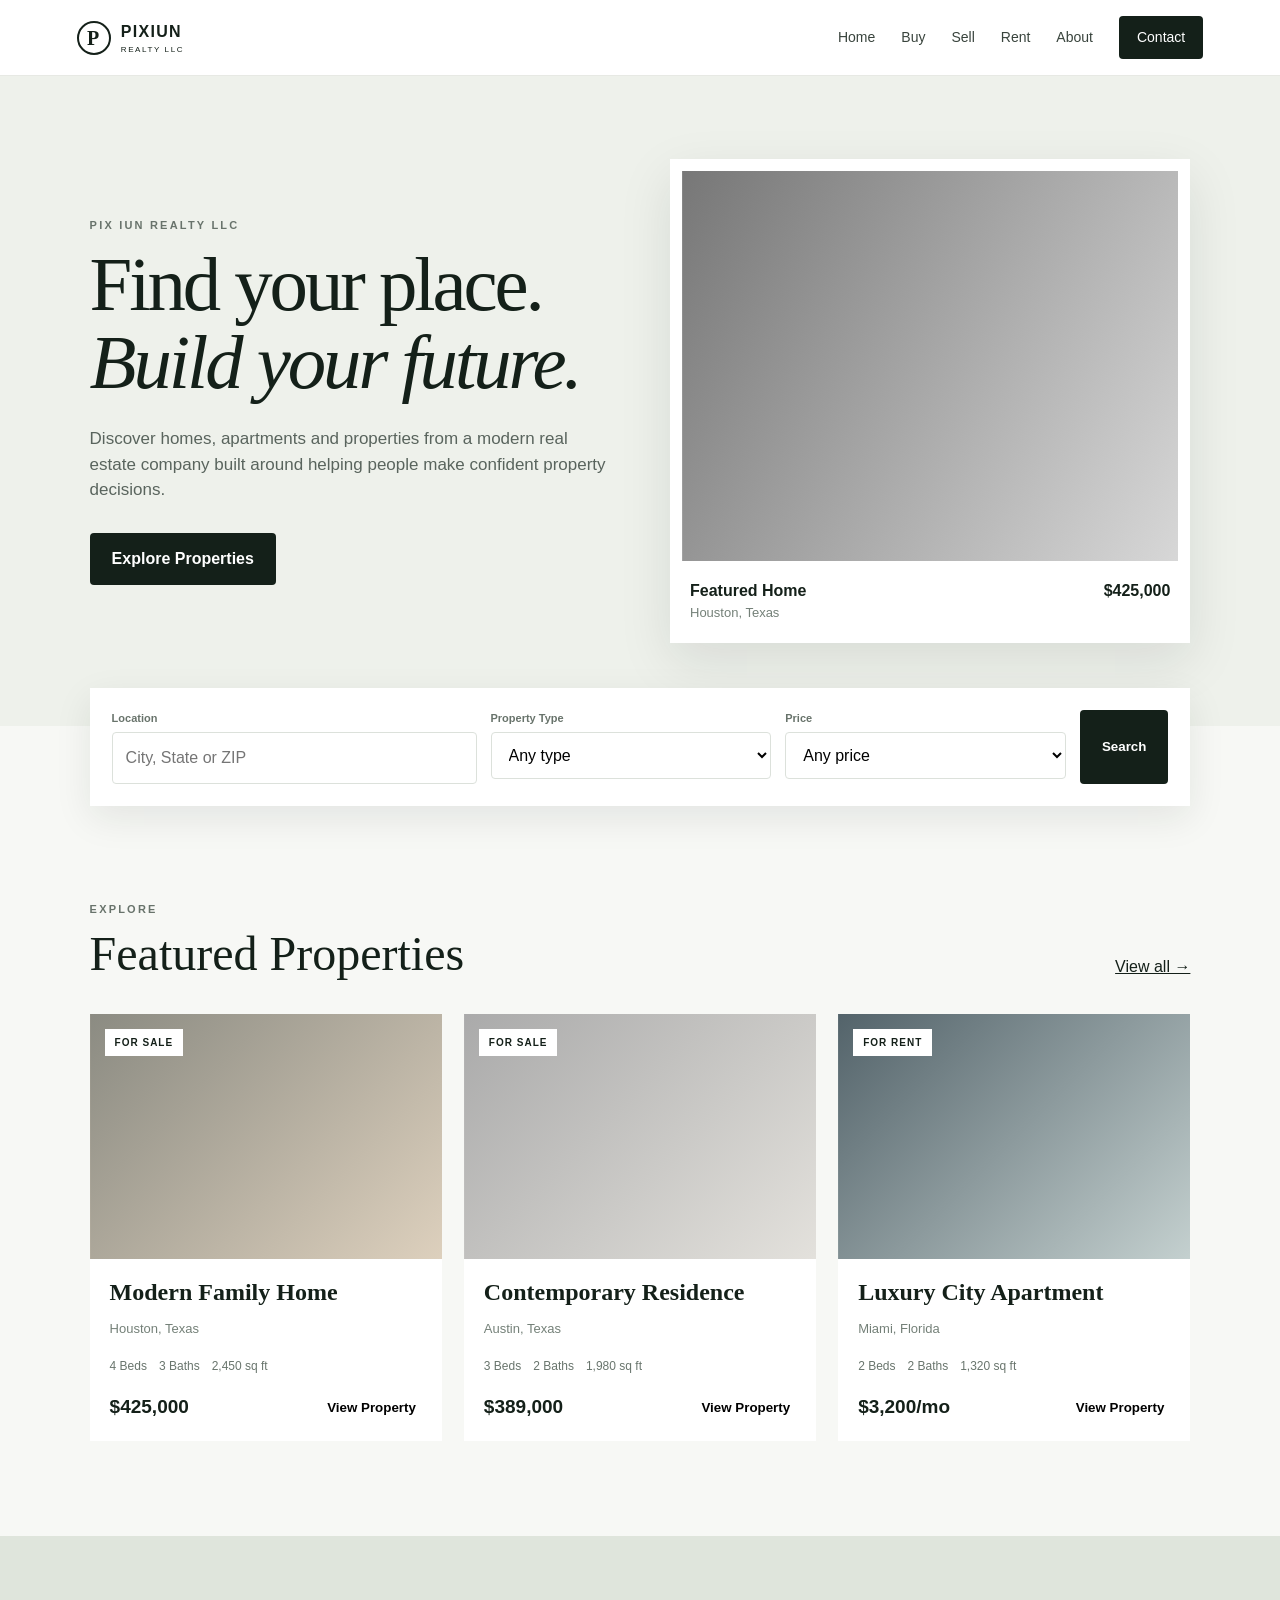
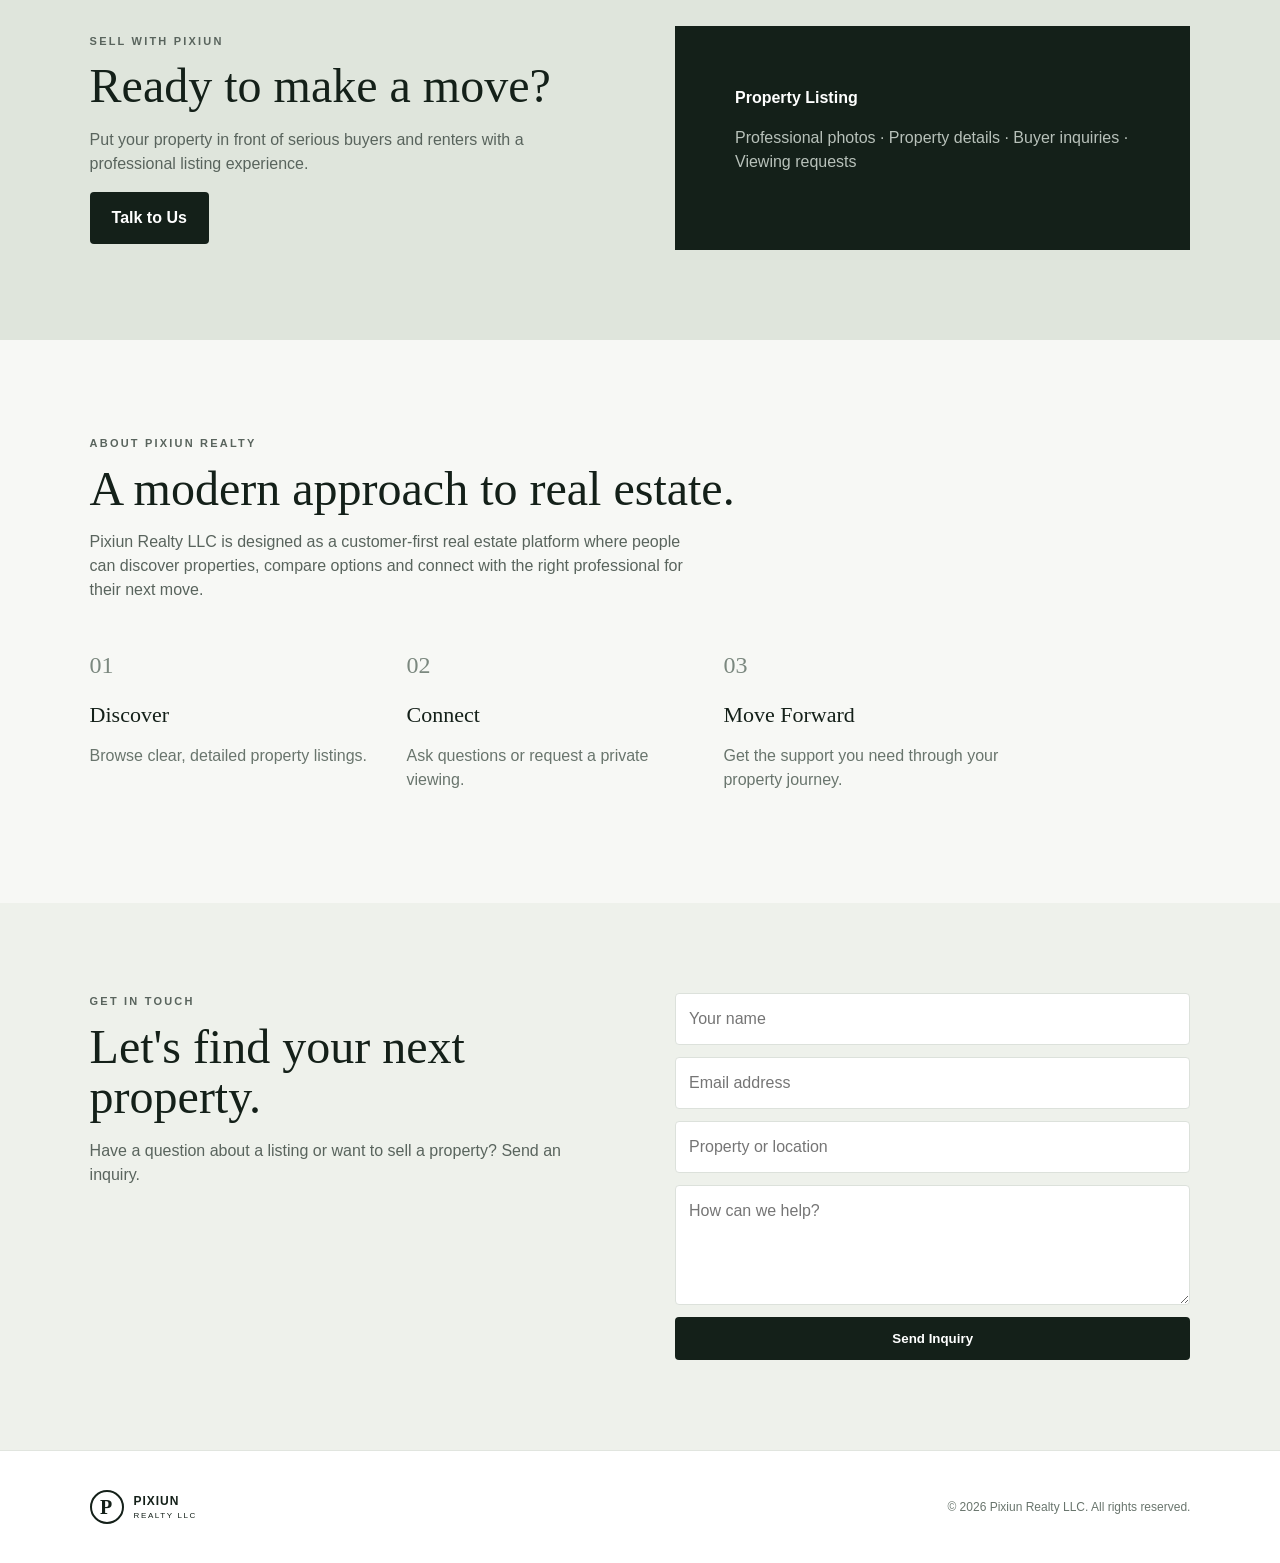
==== index.html @ d729bdcb "Add files via upload" ====
<!DOCTYPE html>
<html lang="en">
<head>
  <meta charset="UTF-8">
  <meta name="viewport" content="width=device-width, initial-scale=1.0">
  <title>Pixiun Realty LLC | Find Your Place. Build Your Future.</title>
  <meta name="description" content="Pixiun Realty LLC — explore homes for sale and rent, discover properties, and connect with a real estate professional.">
  <link rel="stylesheet" href="style.css">
</head>
<body>
  <header class="nav">
    <a class="brand" href="#home"><span class="brand-mark">P</span><span>PIXIUN <small>REALTY LLC</small></span></a>
    <button class="menu" aria-label="Open menu">☰</button>
    <nav>
      <a href="#home">Home</a>
      <a href="#properties">Buy</a>
      <a href="#sell">Sell</a>
      <a href="#rent">Rent</a>
      <a href="#about">About</a>
      <a href="#contact" class="nav-cta">Contact</a>
    </nav>
  </header>

  <main id="home">
    <section class="hero">
      <div class="hero-copy">
        <p class="eyebrow">PIX IUN REALTY LLC</p>
        <h1>Find your place.<br><span>Build your future.</span></h1>
        <p class="hero-text">Discover homes, apartments and properties from a modern real estate company built around helping people make confident property decisions.</p>
        <a class="button" href="#properties">Explore Properties</a>
      </div>
      <div class="hero-card">
        <div class="hero-image"></div>
        <div class="hero-card-info">
          <div><strong>Featured Home</strong><span>Houston, Texas</span></div>
          <b>$425,000</b>
        </div>
      </div>
    </section>

    <section class="search-box">
      <div><label>Location</label><input placeholder="City, State or ZIP"></div>
      <div><label>Property Type</label><select><option>Any type</option><option>House</option><option>Condo</option><option>Townhouse</option><option>Apartment</option></select></div>
      <div><label>Price</label><select><option>Any price</option><option>Under $300k</option><option>$300k–$500k</option><option>$500k–$1M</option><option>$1M+</option></select></div>
      <button class="button" onclick="searchProperties()">Search</button>
    </section>

    <section class="section" id="properties">
      <div class="section-head"><div><p class="eyebrow">EXPLORE</p><h2>Featured Properties</h2></div><a href="#properties">View all →</a></div>
      <div class="property-grid">
        <article class="property-card">
          <div class="property-img img-one"><span>FOR SALE</span></div>
          <div class="property-info"><h3>Modern Family Home</h3><p>Houston, Texas</p><div class="specs"><span>4 Beds</span><span>3 Baths</span><span>2,450 sq ft</span></div><div class="price-row"><strong>$425,000</strong><button onclick="openDetails('Modern Family Home','Houston, Texas','$425,000')">View Property</button></div></div>
        </article>
        <article class="property-card">
          <div class="property-img img-two"><span>FOR SALE</span></div>
          <div class="property-info"><h3>Contemporary Residence</h3><p>Austin, Texas</p><div class="specs"><span>3 Beds</span><span>2 Baths</span><span>1,980 sq ft</span></div><div class="price-row"><strong>$389,000</strong><button onclick="openDetails('Contemporary Residence','Austin, Texas','$389,000')">View Property</button></div></div>
        </article>
        <article class="property-card">
          <div class="property-img img-three"><span>FOR RENT</span></div>
          <div class="property-info"><h3>Luxury City Apartment</h3><p>Miami, Florida</p><div class="specs"><span>2 Beds</span><span>2 Baths</span><span>1,320 sq ft</span></div><div class="price-row"><strong>$3,200/mo</strong><button onclick="openDetails('Luxury City Apartment','Miami, Florida','$3,200/mo')">View Property</button></div></div>
        </article>
      </div>
    </section>

    <section class="split" id="sell">
      <div><p class="eyebrow">SELL WITH PIXIUN</p><h2>Ready to make a move?</h2><p>Put your property in front of serious buyers and renters with a professional listing experience.</p><a class="button" href="#contact">Talk to Us</a></div>
      <div class="dark-panel"><strong>Property Listing</strong><p>Professional photos · Property details · Buyer inquiries · Viewing requests</p></div>
    </section>

    <section class="section about" id="about">
      <p class="eyebrow">ABOUT PIXIUN REALTY</p>
      <h2>A modern approach to real estate.</h2>
      <p>Pixiun Realty LLC is designed as a customer-first real estate platform where people can discover properties, compare options and connect with the right professional for their next move.</p>
      <div class="three-cols"><div><b>01</b><h3>Discover</h3><p>Browse clear, detailed property listings.</p></div><div><b>02</b><h3>Connect</h3><p>Ask questions or request a private viewing.</p></div><div><b>03</b><h3>Move Forward</h3><p>Get the support you need through your property journey.</p></div></div>
    </section>

    <section class="contact" id="contact">
      <div><p class="eyebrow">GET IN TOUCH</p><h2>Let's find your next property.</h2><p>Have a question about a listing or want to sell a property? Send an inquiry.</p></div>
      <form onsubmit="submitForm(event)"><input required placeholder="Your name"><input required type="email" placeholder="Email address"><input placeholder="Property or location"><textarea required placeholder="How can we help?"></textarea><button class="button" type="submit">Send Inquiry</button></form>
    </section>
  </main>

  <footer><div class="brand"><span class="brand-mark">P</span><span>PIXIUN <small>REALTY LLC</small></span></div><p>© 2026 Pixiun Realty LLC. All rights reserved.</p></footer>

  <div class="modal" id="modal"><div class="modal-box"><button class="close" onclick="closeDetails()">×</button><p class="eyebrow">PROPERTY</p><h2 id="modalTitle"></h2><p id="modalLocation"></p><h3 id="modalPrice"></h3><p>This is a demonstration listing. The production version will connect each property to its own full page, photo gallery, map, inquiry form and viewing-request system.</p><button class="button" onclick="closeDetails();document.querySelector('#contact').scrollIntoView({behavior:'smooth'})">Request a Viewing</button></div></div>
  <script src="script.js"></script>
</body>
</html>
---- style.css ----
*{box-sizing:border-box}html{scroll-behavior:smooth}body{margin:0;font-family:Inter,Arial,sans-serif;color:#142019;background:#f7f8f5;line-height:1.5}.nav{height:76px;background:#fff;display:flex;align-items:center;justify-content:space-between;padding:0 6%;border-bottom:1px solid #e7e9e4;position:sticky;top:0;z-index:10}.brand{display:flex;align-items:center;gap:10px;color:#142019;text-decoration:none;font-weight:800;letter-spacing:.08em}.brand small{display:block;font-size:8px;letter-spacing:.2em;font-weight:500}.brand-mark{width:34px;height:34px;border:2px solid #142019;border-radius:50%;display:grid;place-items:center;font-family:Georgia;font-size:20px}.nav nav{display:flex;align-items:center;gap:26px}.nav nav a{color:#39443d;text-decoration:none;font-size:14px}.nav-cta{background:#142019;color:#fff!important;padding:11px 18px;border-radius:4px}.menu{display:none;background:none;border:0;font-size:24px}.hero{min-height:650px;padding:70px 7%;display:grid;grid-template-columns:1fr 1fr;gap:60px;align-items:center;background:#eef1eb}.eyebrow{font-size:11px;font-weight:800;letter-spacing:.2em;color:#68736b;margin:0 0 12px}.hero h1{font:500 clamp(48px,6vw,78px)/1.02 Georgia,serif;margin:0 0 24px;letter-spacing:-.04em}.hero h1 span{font-style:italic}.hero-text{max-width:520px;color:#59645d;font-size:17px;margin-bottom:30px}.button{display:inline-block;background:#142019;color:#fff;border:0;padding:14px 22px;border-radius:4px;text-decoration:none;cursor:pointer;font-weight:700}.hero-card{background:#fff;padding:12px;box-shadow:0 18px 50px #1420191a}.hero-image,.property-img{background-size:cover;background-position:center}.hero-image{height:390px;background-image:linear-gradient(120deg,#777,#d7d7d7);}.hero-card-info{display:flex;justify-content:space-between;padding:18px 8px 8px}.hero-card-info span,.property-info p{display:block;color:#748078;font-size:13px}.search-box{background:#fff;margin:-38px auto 0;position:relative;width:86%;padding:22px;display:grid;grid-template-columns:1.3fr 1fr 1fr auto;gap:14px;box-shadow:0 12px 35px #14201916}.search-box label{display:block;font-size:11px;font-weight:700;color:#68736b;margin-bottom:5px}.search-box input,.search-box select,.contact input,.contact textarea{width:100%;padding:13px;border:1px solid #dce1db;border-radius:4px;background:#fff;font:inherit}.section{padding:95px 7%}.section-head{display:flex;justify-content:space-between;align-items:end;margin-bottom:35px}.section h2,.split h2,.about h2,.contact h2{font:500 48px/1.05 Georgia,serif;margin:0}.section-head a{color:#142019}.property-grid{display:grid;grid-template-columns:repeat(3,1fr);gap:22px}.property-card{background:#fff}.property-img{height:245px;position:relative}.property-img span{position:absolute;top:15px;left:15px;background:#fff;padding:6px 10px;font-size:10px;font-weight:800;letter-spacing:.1em}.img-one{background-image:linear-gradient(135deg,#8b8b82,#ddd0bd)}.img-two{background-image:linear-gradient(135deg,#aaa,#e3e1dc)}.img-three{background-image:linear-gradient(135deg,#53636a,#c4d0cf)}.property-info{padding:20px}.property-info h3{margin:0;font:600 24px Georgia,serif}.specs{display:flex;gap:12px;color:#69756d;font-size:12px;margin:18px 0}.price-row{display:flex;align-items:center;justify-content:space-between}.price-row strong{font-size:19px}.price-row button{border:0;background:none;font-weight:800;cursor:pointer}.split{padding:90px 7%;background:#dfe5dc;display:grid;grid-template-columns:1fr 1fr;gap:70px;align-items:center}.split p,.about>p,.contact p{color:#59645d;max-width:600px}.dark-panel{background:#142019;color:#fff;padding:60px;min-height:220px}.dark-panel p{color:#b8c1ba}.about{max-width:1100px}.three-cols{display:grid;grid-template-columns:repeat(3,1fr);gap:30px;margin-top:50px}.three-cols b{font:24px Georgia;color:#7b887f}.three-cols h3{font:22px Georgia;margin-bottom:5px}.three-cols p{color:#69756d}.contact{padding:90px 7%;background:#eef1eb;display:grid;grid-template-columns:1fr 1fr;gap:70px}.contact form{display:grid;gap:12px}.contact textarea{min-height:120px;resize:vertical}footer{background:#fff;padding:35px 7%;display:flex;justify-content:space-between;align-items:center;border-top:1px solid #e1e5df;font-size:12px;color:#69756d}.modal{display:none;position:fixed;inset:0;background:#0008;z-index:20;place-items:center;padding:20px}.modal.show{display:grid}.modal-box{background:#fff;max-width:560px;padding:40px;position:relative}.close{position:absolute;right:18px;top:12px;background:none;border:0;font-size:28px;cursor:pointer}.modal-box h2{font:500 38px Georgia;margin:0}.modal-box h3{font-size:22px}.modal-box p{color:#657169}.modal-box .button{margin-top:10px}@media(max-width:800px){.nav nav{display:none}.menu{display:block}.hero,.split,.contact{grid-template-columns:1fr}.hero{padding:55px 6%;gap:35px}.hero-image{height:300px}.search-box{grid-template-columns:1fr;margin-top:0;width:88%}.property-grid{grid-template-columns:1fr}.section{padding:65px 6%}.section h2,.split h2,.about h2,.contact h2{font-size:38px}.three-cols{grid-template-columns:1fr;gap:10px}.contact{padding:65px 6%}footer{display:block}.hero-card{order:2}}
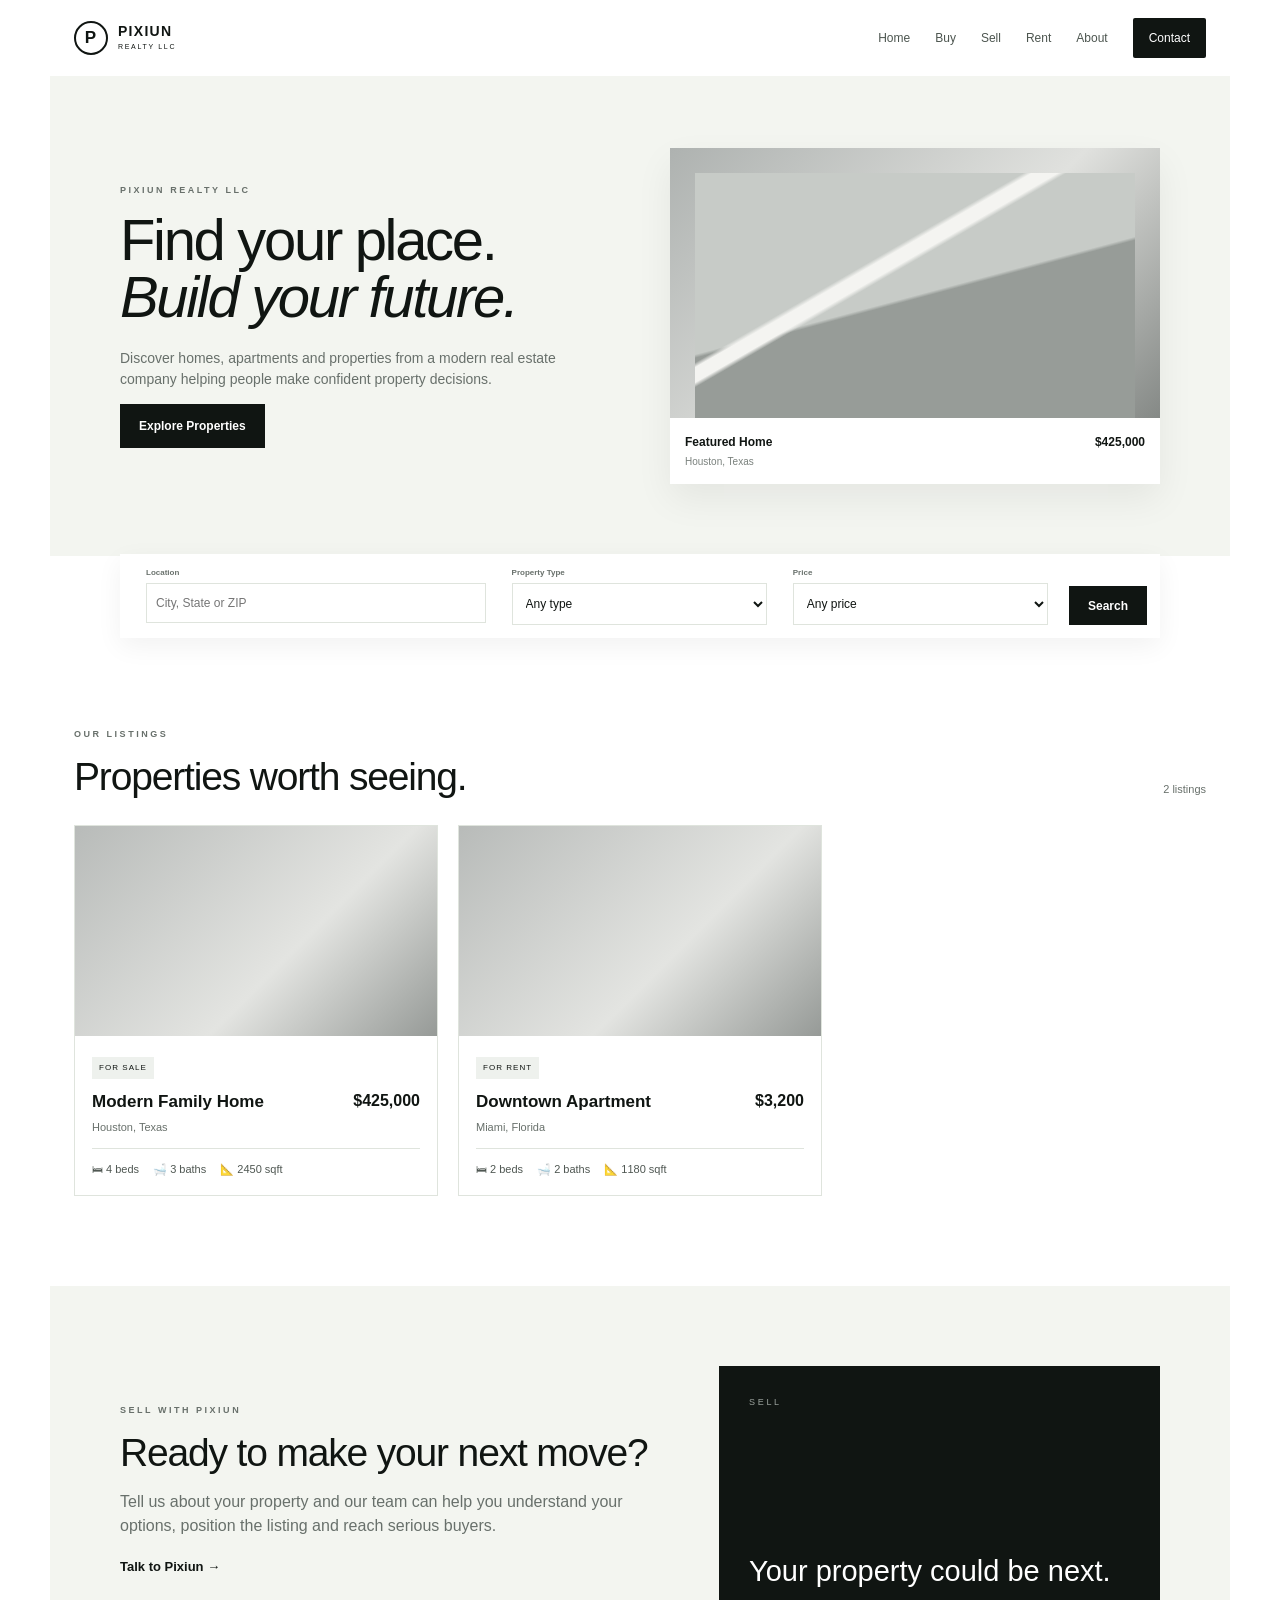
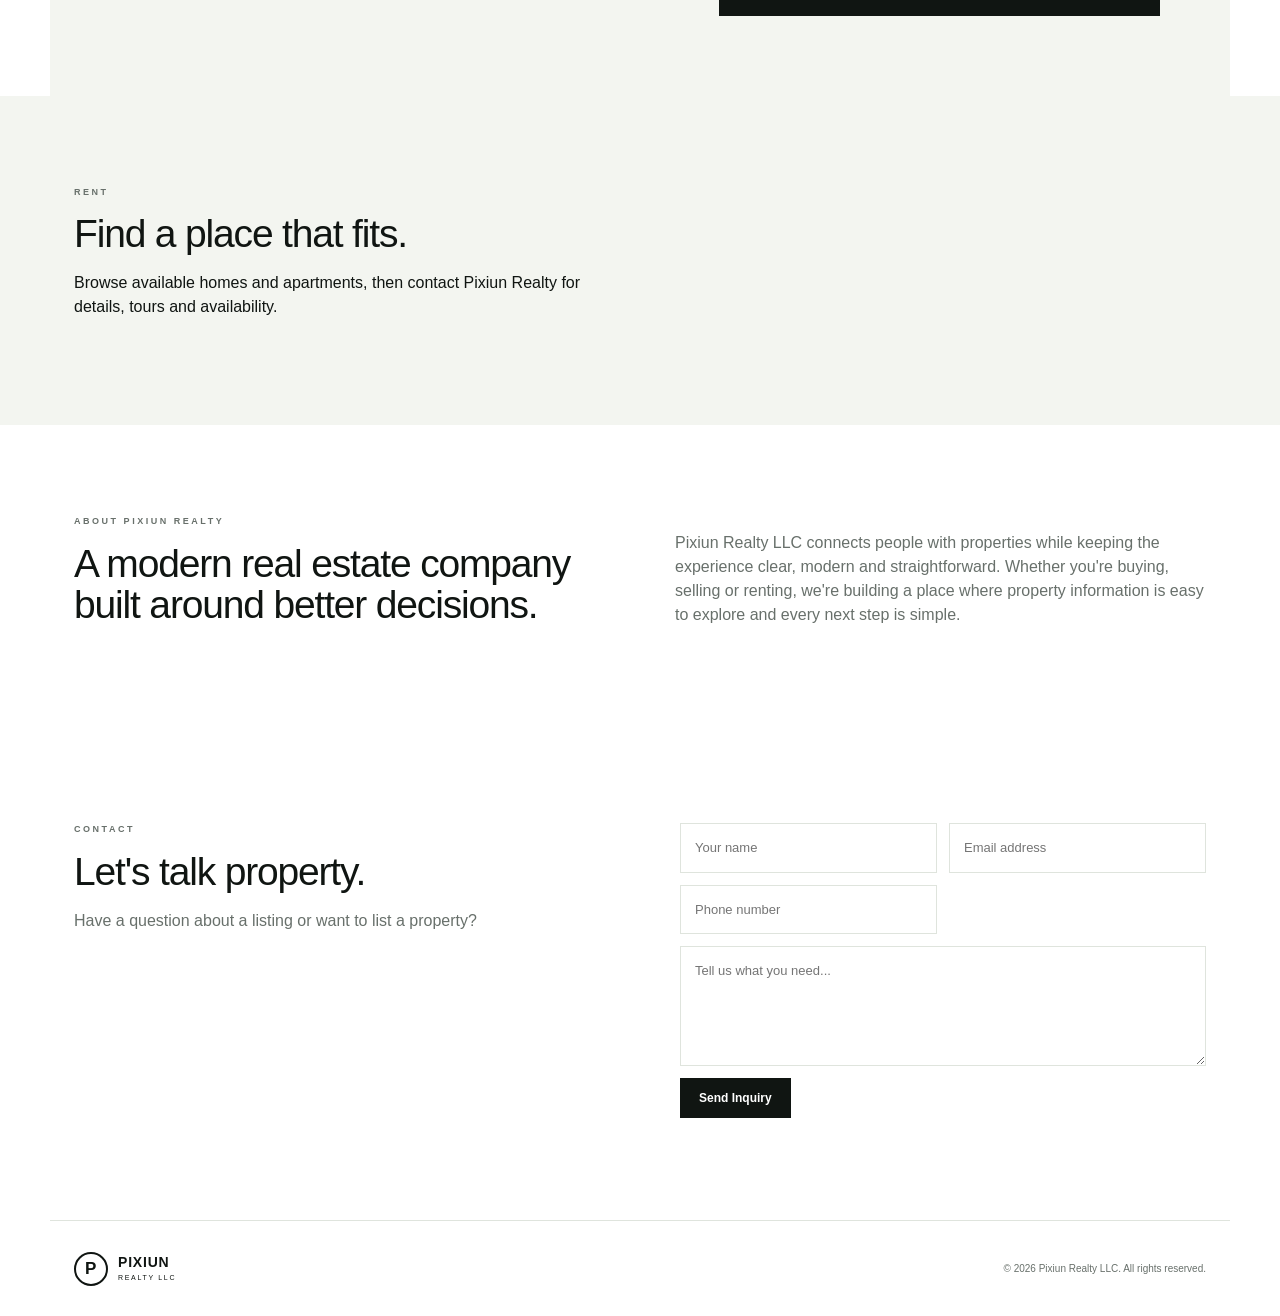
==== commit c0cb9f62: "Add files via upload" ====
--- a/index.html
+++ b/index.html
@@ -1,89 +1,10 @@
-<!DOCTYPE html>
-<html lang="en">
-<head>
-  <meta charset="UTF-8">
-  <meta name="viewport" content="width=device-width, initial-scale=1.0">
-  <title>Pixiun Realty LLC | Find Your Place. Build Your Future.</title>
-  <meta name="description" content="Pixiun Realty LLC — explore homes for sale and rent, discover properties, and connect with a real estate professional.">
-  <link rel="stylesheet" href="style.css">
-</head>
-<body>
-  <header class="nav">
-    <a class="brand" href="#home"><span class="brand-mark">P</span><span>PIXIUN <small>REALTY LLC</small></span></a>
-    <button class="menu" aria-label="Open menu">☰</button>
-    <nav>
-      <a href="#home">Home</a>
-      <a href="#properties">Buy</a>
-      <a href="#sell">Sell</a>
-      <a href="#rent">Rent</a>
-      <a href="#about">About</a>
-      <a href="#contact" class="nav-cta">Contact</a>
-    </nav>
-  </header>
-
-  <main id="home">
-    <section class="hero">
-      <div class="hero-copy">
-        <p class="eyebrow">PIX IUN REALTY LLC</p>
-        <h1>Find your place.<br><span>Build your future.</span></h1>
-        <p class="hero-text">Discover homes, apartments and properties from a modern real estate company built around helping people make confident property decisions.</p>
-        <a class="button" href="#properties">Explore Properties</a>
-      </div>
-      <div class="hero-card">
-        <div class="hero-image"></div>
-        <div class="hero-card-info">
-          <div><strong>Featured Home</strong><span>Houston, Texas</span></div>
-          <b>$425,000</b>
-        </div>
-      </div>
-    </section>
-
-    <section class="search-box">
-      <div><label>Location</label><input placeholder="City, State or ZIP"></div>
-      <div><label>Property Type</label><select><option>Any type</option><option>House</option><option>Condo</option><option>Townhouse</option><option>Apartment</option></select></div>
-      <div><label>Price</label><select><option>Any price</option><option>Under $300k</option><option>$300k–$500k</option><option>$500k–$1M</option><option>$1M+</option></select></div>
-      <button class="button" onclick="searchProperties()">Search</button>
-    </section>
-
-    <section class="section" id="properties">
-      <div class="section-head"><div><p class="eyebrow">EXPLORE</p><h2>Featured Properties</h2></div><a href="#properties">View all →</a></div>
-      <div class="property-grid">
-        <article class="property-card">
-          <div class="property-img img-one"><span>FOR SALE</span></div>
-          <div class="property-info"><h3>Modern Family Home</h3><p>Houston, Texas</p><div class="specs"><span>4 Beds</span><span>3 Baths</span><span>2,450 sq ft</span></div><div class="price-row"><strong>$425,000</strong><button onclick="openDetails('Modern Family Home','Houston, Texas','$425,000')">View Property</button></div></div>
-        </article>
-        <article class="property-card">
-          <div class="property-img img-two"><span>FOR SALE</span></div>
-          <div class="property-info"><h3>Contemporary Residence</h3><p>Austin, Texas</p><div class="specs"><span>3 Beds</span><span>2 Baths</span><span>1,980 sq ft</span></div><div class="price-row"><strong>$389,000</strong><button onclick="openDetails('Contemporary Residence','Austin, Texas','$389,000')">View Property</button></div></div>
-        </article>
-        <article class="property-card">
-          <div class="property-img img-three"><span>FOR RENT</span></div>
-          <div class="property-info"><h3>Luxury City Apartment</h3><p>Miami, Florida</p><div class="specs"><span>2 Beds</span><span>2 Baths</span><span>1,320 sq ft</span></div><div class="price-row"><strong>$3,200/mo</strong><button onclick="openDetails('Luxury City Apartment','Miami, Florida','$3,200/mo')">View Property</button></div></div>
-        </article>
-      </div>
-    </section>
-
-    <section class="split" id="sell">
-      <div><p class="eyebrow">SELL WITH PIXIUN</p><h2>Ready to make a move?</h2><p>Put your property in front of serious buyers and renters with a professional listing experience.</p><a class="button" href="#contact">Talk to Us</a></div>
-      <div class="dark-panel"><strong>Property Listing</strong><p>Professional photos · Property details · Buyer inquiries · Viewing requests</p></div>
-    </section>
-
-    <section class="section about" id="about">
-      <p class="eyebrow">ABOUT PIXIUN REALTY</p>
-      <h2>A modern approach to real estate.</h2>
-      <p>Pixiun Realty LLC is designed as a customer-first real estate platform where people can discover properties, compare options and connect with the right professional for their next move.</p>
-      <div class="three-cols"><div><b>01</b><h3>Discover</h3><p>Browse clear, detailed property listings.</p></div><div><b>02</b><h3>Connect</h3><p>Ask questions or request a private viewing.</p></div><div><b>03</b><h3>Move Forward</h3><p>Get the support you need through your property journey.</p></div></div>
-    </section>
-
-    <section class="contact" id="contact">
-      <div><p class="eyebrow">GET IN TOUCH</p><h2>Let's find your next property.</h2><p>Have a question about a listing or want to sell a property? Send an inquiry.</p></div>
-      <form onsubmit="submitForm(event)"><input required placeholder="Your name"><input required type="email" placeholder="Email address"><input placeholder="Property or location"><textarea required placeholder="How can we help?"></textarea><button class="button" type="submit">Send Inquiry</button></form>
-    </section>
-  </main>
-
-  <footer><div class="brand"><span class="brand-mark">P</span><span>PIXIUN <small>REALTY LLC</small></span></div><p>© 2026 Pixiun Realty LLC. All rights reserved.</p></footer>
-
-  <div class="modal" id="modal"><div class="modal-box"><button class="close" onclick="closeDetails()">×</button><p class="eyebrow">PROPERTY</p><h2 id="modalTitle"></h2><p id="modalLocation"></p><h3 id="modalPrice"></h3><p>This is a demonstration listing. The production version will connect each property to its own full page, photo gallery, map, inquiry form and viewing-request system.</p><button class="button" onclick="closeDetails();document.querySelector('#contact').scrollIntoView({behavior:'smooth'})">Request a Viewing</button></div></div>
-  <script src="script.js"></script>
-</body>
-</html>+<!doctype html><html lang="en"><head><meta charset="utf-8"><meta name="viewport" content="width=device-width,initial-scale=1"><title>Pixiun Realty LLC | Find Your Place. Build Your Future.</title><meta name="description" content="Pixiun Realty LLC — homes, apartments and properties for sale and rent across the United States."><link rel="stylesheet" href="style.css"></head><body>
+<header class="site-header"><a class="brand" href="#home"><span class="brand-mark">P</span><span><strong>PIXIUN</strong><small>REALTY LLC</small></span></a><nav><a href="#home">Home</a><a href="#properties">Buy</a><a href="#sell">Sell</a><a href="#rent">Rent</a><a href="#about">About</a><a class="nav-cta" href="#contact">Contact</a></nav><button class="menu-btn">☰</button></header>
+<main><section id="home" class="hero"><div class="hero-copy"><p class="eyebrow">PIXIUN REALTY LLC</p><h1>Find your place.<br><em>Build your future.</em></h1><p class="hero-text">Discover homes, apartments and properties from a modern real estate company helping people make confident property decisions.</p><a class="primary" href="#properties">Explore Properties</a></div><div class="hero-card"><div class="hero-image"></div><div class="hero-card-info"><div><b>Featured Home</b><span>Houston, Texas</span></div><strong>$425,000</strong></div></div></section>
+<section class="search-panel"><label>Location<input id="searchLocation" placeholder="City, State or ZIP"></label><label>Property Type<select id="searchType"><option value="">Any type</option><option>House</option><option>Apartment</option><option>Condo</option><option>Townhouse</option><option>Land</option></select></label><label>Price<select id="searchPrice"><option value="">Any price</option><option value="250000">$250k or less</option><option value="500000">$500k or less</option><option value="1000000">$1M or less</option></select></label><button class="primary" id="searchBtn">Search</button></section>
+<section id="properties" class="section"><div class="section-head"><div><p class="eyebrow">OUR LISTINGS</p><h2>Properties worth seeing.</h2></div><span id="listingCount" class="muted"></span></div><div id="propertyGrid" class="property-grid"><div class="loading">Loading properties...</div></div><div id="emptyState" class="empty hidden">No properties match your search yet.</div></section>
+<section id="sell" class="split-section"><div><p class="eyebrow">SELL WITH PIXIUN</p><h2>Ready to make your next move?</h2><p>Tell us about your property and our team can help you understand your options, position the listing and reach serious buyers.</p><a class="text-link" href="#contact">Talk to Pixiun →</a></div><div class="dark-box"><span>SELL</span><strong>Your property could be next.</strong></div></section>
+<section id="rent" class="section light"><p class="eyebrow">RENT</p><h2>Find a place that fits.</h2><p class="wide-copy">Browse available homes and apartments, then contact Pixiun Realty for details, tours and availability.</p></section>
+<section id="about" class="section about"><div><p class="eyebrow">ABOUT PIXIUN REALTY</p><h2>A modern real estate company built around better decisions.</h2></div><p>Pixiun Realty LLC connects people with properties while keeping the experience clear, modern and straightforward. Whether you're buying, selling or renting, we're building a place where property information is easy to explore and every next step is simple.</p></section>
+<section id="contact" class="contact"><div><p class="eyebrow">CONTACT</p><h2>Let's talk property.</h2><p>Have a question about a listing or want to list a property?</p></div><form id="contactForm"><input name="name" placeholder="Your name" required><input name="email" type="email" placeholder="Email address" required><input name="phone" placeholder="Phone number"><textarea name="message" placeholder="Tell us what you need..." required></textarea><button class="primary" type="submit">Send Inquiry</button><p id="formMessage" class="form-message"></p></form></section></main>
+<footer><div class="brand footer-brand"><span class="brand-mark">P</span><span><strong>PIXIUN</strong><small>REALTY LLC</small></span></div><p>© 2026 Pixiun Realty LLC. All rights reserved.</p></footer><script src="script.js"></script></body></html>
--- a/style.css
+++ b/style.css
@@ -1 +1 @@
-*{box-sizing:border-box}html{scroll-behavior:smooth}body{margin:0;font-family:Inter,Arial,sans-serif;color:#142019;background:#f7f8f5;line-height:1.5}.nav{height:76px;background:#fff;display:flex;align-items:center;justify-content:space-between;padding:0 6%;border-bottom:1px solid #e7e9e4;position:sticky;top:0;z-index:10}.brand{display:flex;align-items:center;gap:10px;color:#142019;text-decoration:none;font-weight:800;letter-spacing:.08em}.brand small{display:block;font-size:8px;letter-spacing:.2em;font-weight:500}.brand-mark{width:34px;height:34px;border:2px solid #142019;border-radius:50%;display:grid;place-items:center;font-family:Georgia;font-size:20px}.nav nav{display:flex;align-items:center;gap:26px}.nav nav a{color:#39443d;text-decoration:none;font-size:14px}.nav-cta{background:#142019;color:#fff!important;padding:11px 18px;border-radius:4px}.menu{display:none;background:none;border:0;font-size:24px}.hero{min-height:650px;padding:70px 7%;display:grid;grid-template-columns:1fr 1fr;gap:60px;align-items:center;background:#eef1eb}.eyebrow{font-size:11px;font-weight:800;letter-spacing:.2em;color:#68736b;margin:0 0 12px}.hero h1{font:500 clamp(48px,6vw,78px)/1.02 Georgia,serif;margin:0 0 24px;letter-spacing:-.04em}.hero h1 span{font-style:italic}.hero-text{max-width:520px;color:#59645d;font-size:17px;margin-bottom:30px}.button{display:inline-block;background:#142019;color:#fff;border:0;padding:14px 22px;border-radius:4px;text-decoration:none;cursor:pointer;font-weight:700}.hero-card{background:#fff;padding:12px;box-shadow:0 18px 50px #1420191a}.hero-image,.property-img{background-size:cover;background-position:center}.hero-image{height:390px;background-image:linear-gradient(120deg,#777,#d7d7d7);}.hero-card-info{display:flex;justify-content:space-between;padding:18px 8px 8px}.hero-card-info span,.property-info p{display:block;color:#748078;font-size:13px}.search-box{background:#fff;margin:-38px auto 0;position:relative;width:86%;padding:22px;display:grid;grid-template-columns:1.3fr 1fr 1fr auto;gap:14px;box-shadow:0 12px 35px #14201916}.search-box label{display:block;font-size:11px;font-weight:700;color:#68736b;margin-bottom:5px}.search-box input,.search-box select,.contact input,.contact textarea{width:100%;padding:13px;border:1px solid #dce1db;border-radius:4px;background:#fff;font:inherit}.section{padding:95px 7%}.section-head{display:flex;justify-content:space-between;align-items:end;margin-bottom:35px}.section h2,.split h2,.about h2,.contact h2{font:500 48px/1.05 Georgia,serif;margin:0}.section-head a{color:#142019}.property-grid{display:grid;grid-template-columns:repeat(3,1fr);gap:22px}.property-card{background:#fff}.property-img{height:245px;position:relative}.property-img span{position:absolute;top:15px;left:15px;background:#fff;padding:6px 10px;font-size:10px;font-weight:800;letter-spacing:.1em}.img-one{background-image:linear-gradient(135deg,#8b8b82,#ddd0bd)}.img-two{background-image:linear-gradient(135deg,#aaa,#e3e1dc)}.img-three{background-image:linear-gradient(135deg,#53636a,#c4d0cf)}.property-info{padding:20px}.property-info h3{margin:0;font:600 24px Georgia,serif}.specs{display:flex;gap:12px;color:#69756d;font-size:12px;margin:18px 0}.price-row{display:flex;align-items:center;justify-content:space-between}.price-row strong{font-size:19px}.price-row button{border:0;background:none;font-weight:800;cursor:pointer}.split{padding:90px 7%;background:#dfe5dc;display:grid;grid-template-columns:1fr 1fr;gap:70px;align-items:center}.split p,.about>p,.contact p{color:#59645d;max-width:600px}.dark-panel{background:#142019;color:#fff;padding:60px;min-height:220px}.dark-panel p{color:#b8c1ba}.about{max-width:1100px}.three-cols{display:grid;grid-template-columns:repeat(3,1fr);gap:30px;margin-top:50px}.three-cols b{font:24px Georgia;color:#7b887f}.three-cols h3{font:22px Georgia;margin-bottom:5px}.three-cols p{color:#69756d}.contact{padding:90px 7%;background:#eef1eb;display:grid;grid-template-columns:1fr 1fr;gap:70px}.contact form{display:grid;gap:12px}.contact textarea{min-height:120px;resize:vertical}footer{background:#fff;padding:35px 7%;display:flex;justify-content:space-between;align-items:center;border-top:1px solid #e1e5df;font-size:12px;color:#69756d}.modal{display:none;position:fixed;inset:0;background:#0008;z-index:20;place-items:center;padding:20px}.modal.show{display:grid}.modal-box{background:#fff;max-width:560px;padding:40px;position:relative}.close{position:absolute;right:18px;top:12px;background:none;border:0;font-size:28px;cursor:pointer}.modal-box h2{font:500 38px Georgia;margin:0}.modal-box h3{font-size:22px}.modal-box p{color:#657169}.modal-box .button{margin-top:10px}@media(max-width:800px){.nav nav{display:none}.menu{display:block}.hero,.split,.contact{grid-template-columns:1fr}.hero{padding:55px 6%;gap:35px}.hero-image{height:300px}.search-box{grid-template-columns:1fr;margin-top:0;width:88%}.property-grid{grid-template-columns:1fr}.section{padding:65px 6%}.section h2,.split h2,.about h2,.contact h2{font-size:38px}.three-cols{grid-template-columns:1fr;gap:10px}.contact{padding:65px 6%}footer{display:block}.hero-card{order:2}}+:root{--ink:#101512;--muted:#68706b;--paper:#f3f5f0;--line:#dfe4dd;--dark:#101512;--white:#fff;--max:1180px}*{box-sizing:border-box}html{scroll-behavior:smooth}body{margin:0;font-family:Inter,-apple-system,BlinkMacSystemFont,"Segoe UI",sans-serif;color:var(--ink);background:#fff;line-height:1.5}a{text-decoration:none;color:inherit}.site-header{height:76px;display:flex;align-items:center;justify-content:space-between;max-width:var(--max);margin:auto;padding:0 24px;background:#fff}.brand{display:flex;align-items:center;gap:10px;letter-spacing:.08em}.brand-mark{width:34px;height:34px;border:2px solid var(--ink);border-radius:50%;display:grid;place-items:center;font-weight:800;font-size:17px}.brand strong{display:block;font-size:14px;line-height:1}.brand small{display:block;font-size:7px;letter-spacing:.24em;margin-top:4px}.site-header nav{display:flex;gap:25px;align-items:center;font-size:12px}.site-header nav a{color:#4c554f}.site-header .nav-cta{background:var(--dark);color:#fff;padding:11px 16px;border-radius:2px}.menu-btn{display:none;border:0;background:none;font-size:24px}.hero{max-width:var(--max);margin:auto;background:var(--paper);min-height:470px;padding:72px 70px;display:grid;grid-template-columns:1fr 1fr;gap:60px;align-items:center}.eyebrow{font-size:9px;letter-spacing:.28em;font-weight:800;color:#68706b;margin:0 0 15px}.hero h1{font-size:58px;line-height:.98;letter-spacing:-.04em;font-weight:500;margin:0 0 22px}.hero h1 em{font-weight:400}.hero-text{max-width:480px;color:#68706b;font-size:14px}.primary{display:inline-block;background:var(--dark);color:#fff;border:0;padding:13px 19px;font-weight:700;font-size:12px;cursor:pointer}.hero-card{background:#fff;box-shadow:0 15px 35px #00000010}.hero-image{height:270px;background:linear-gradient(135deg,#aeb2b0,#e0e1de 55%,#858986);position:relative}.hero-image:after{content:"";position:absolute;inset:25px 25px 0;background:linear-gradient(150deg,transparent 0 38%,#f4f4f1 39% 42%,transparent 43%),linear-gradient(165deg,#c7cbc7 0 50%,#979c98 51%)}.hero-card-info{padding:15px;display:flex;justify-content:space-between;font-size:12px}.hero-card-info span{display:block;color:#7a817d;font-size:10px;margin-top:3px}.search-panel{max-width:1040px;margin:-2px auto 0;background:#fff;box-shadow:0 8px 25px #0000000e;display:grid;grid-template-columns:1.3fr 1fr 1fr auto;gap:0;padding:13px}.search-panel label{font-size:8px;color:#68706b;font-weight:700;padding:0 13px}.search-panel input,.search-panel select{display:block;width:100%;border:1px solid var(--line);padding:12px 9px;margin-top:4px;background:#fff;color:var(--ink);font-size:12px}.search-panel button{align-self:end;height:39px;margin-left:8px}.section{max-width:var(--max);margin:auto;padding:90px 24px}.section-head{display:flex;align-items:end;justify-content:space-between;margin-bottom:28px}.section h2,.split-section h2,.about h2,.contact h2{font-size:39px;line-height:1.05;letter-spacing:-.03em;font-weight:500;margin:0}.muted{font-size:11px;color:var(--muted)}.property-grid{display:grid;grid-template-columns:repeat(3,1fr);gap:20px}.property{border:1px solid var(--line);background:#fff;overflow:hidden}.property-img{height:210px;background:linear-gradient(135deg,#b8bbb9,#e3e4e1 60%,#969a97);background-size:cover;background-position:center}.property-body{padding:17px}.property-top{display:flex;justify-content:space-between;gap:10px}.property-title{font-size:17px;font-weight:650}.price{font-weight:800}.property-location{color:var(--muted);font-size:11px;margin:4px 0 13px}.stats{display:flex;gap:14px;border-top:1px solid var(--line);padding-top:12px;font-size:11px;color:#4f5752}.status{display:inline-block;font-size:8px;text-transform:uppercase;letter-spacing:.13em;background:#eef1ed;padding:5px 7px;margin-bottom:10px}.loading,.empty{padding:45px;text-align:center;color:var(--muted);grid-column:1/-1;border:1px dashed var(--line)}.hidden{display:none}.split-section{max-width:var(--max);margin:auto;background:var(--paper);padding:80px 70px;display:grid;grid-template-columns:1.1fr .9fr;gap:60px;align-items:center}.split-section p,.about p,.contact p{color:var(--muted);max-width:600px}.text-link{font-weight:800;font-size:13px}.dark-box{min-height:250px;background:var(--dark);color:#fff;padding:30px;display:flex;flex-direction:column;justify-content:flex-end}.dark-box span{font-size:9px;letter-spacing:.3em;color:#9ba29d;margin-bottom:auto}.dark-box strong{font-size:29px;line-height:1.05;font-weight:500}.light{background:var(--paper);max-width:none;padding-left:max(24px,calc((100% - var(--max))/2 + 24px));padding-right:max(24px,calc((100% - var(--max))/2 + 24px))}.wide-copy{max-width:560px}.about{display:grid;grid-template-columns:1fr 1fr;gap:70px}.contact{max-width:var(--max);margin:auto;padding:90px 24px;display:grid;grid-template-columns:1fr 1fr;gap:80px}.contact form{display:grid;grid-template-columns:1fr 1fr;gap:12px}.contact input,.contact textarea{width:100%;padding:14px;border:1px solid var(--line);font:inherit;font-size:13px}.contact textarea{grid-column:1/-1;min-height:120px;resize:vertical}.contact button{justify-self:start}.form-message{font-size:11px!important;margin:0!important;grid-column:1/-1}footer{border-top:1px solid var(--line);max-width:var(--max);margin:auto;padding:30px 24px;display:flex;justify-content:space-between;align-items:center;color:var(--muted);font-size:10px}.footer-brand{color:var(--ink)}@media(max-width:800px){.site-header{height:65px}.site-header nav{display:none}.menu-btn{display:block}.hero{padding:50px 25px;grid-template-columns:1fr;gap:35px}.hero h1{font-size:46px}.hero-card{max-width:520px}.search-panel{margin:0 15px;grid-template-columns:1fr 1fr;gap:10px}.search-panel button{margin:0}.property-grid{grid-template-columns:1fr}.section{padding:65px 20px}.split-section,.contact,.about{grid-template-columns:1fr;padding:60px 25px;gap:35px}.contact form{grid-template-columns:1fr}footer{display:block}.footer-brand{margin-bottom:20px}}
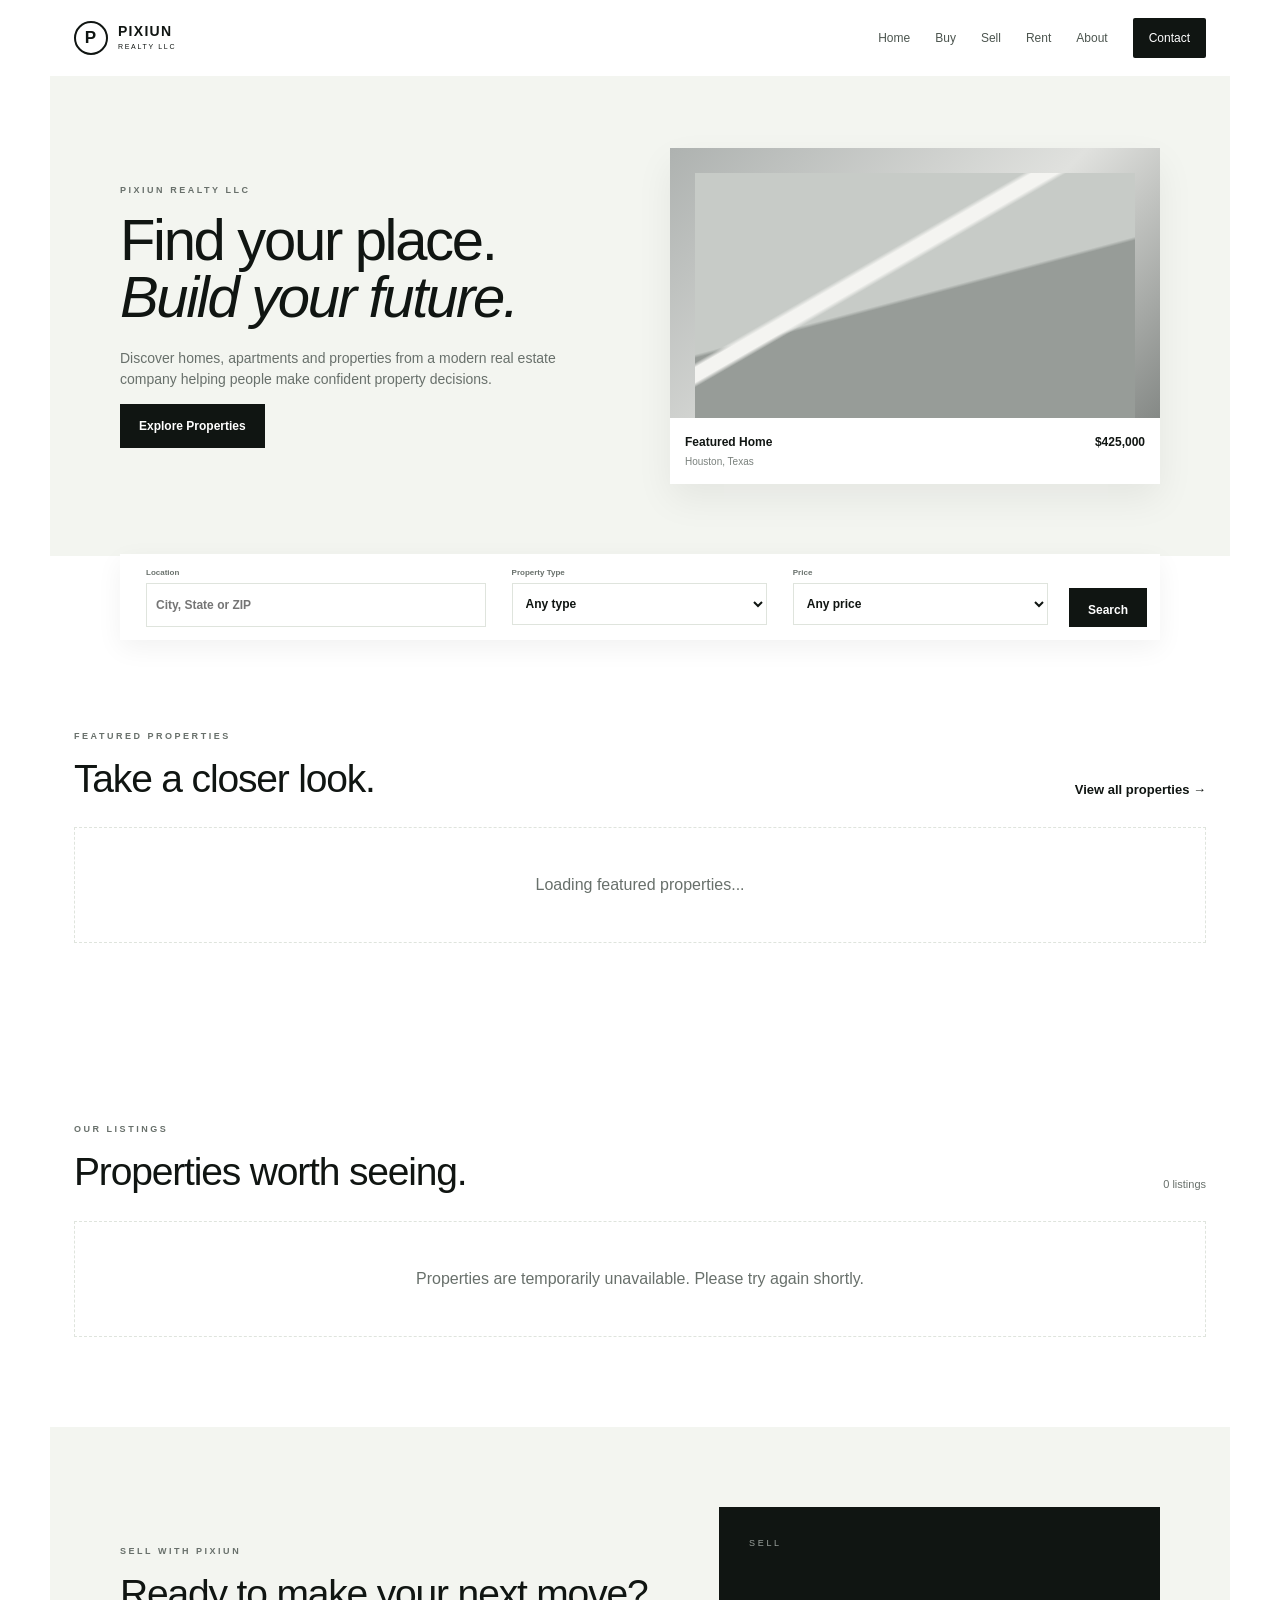
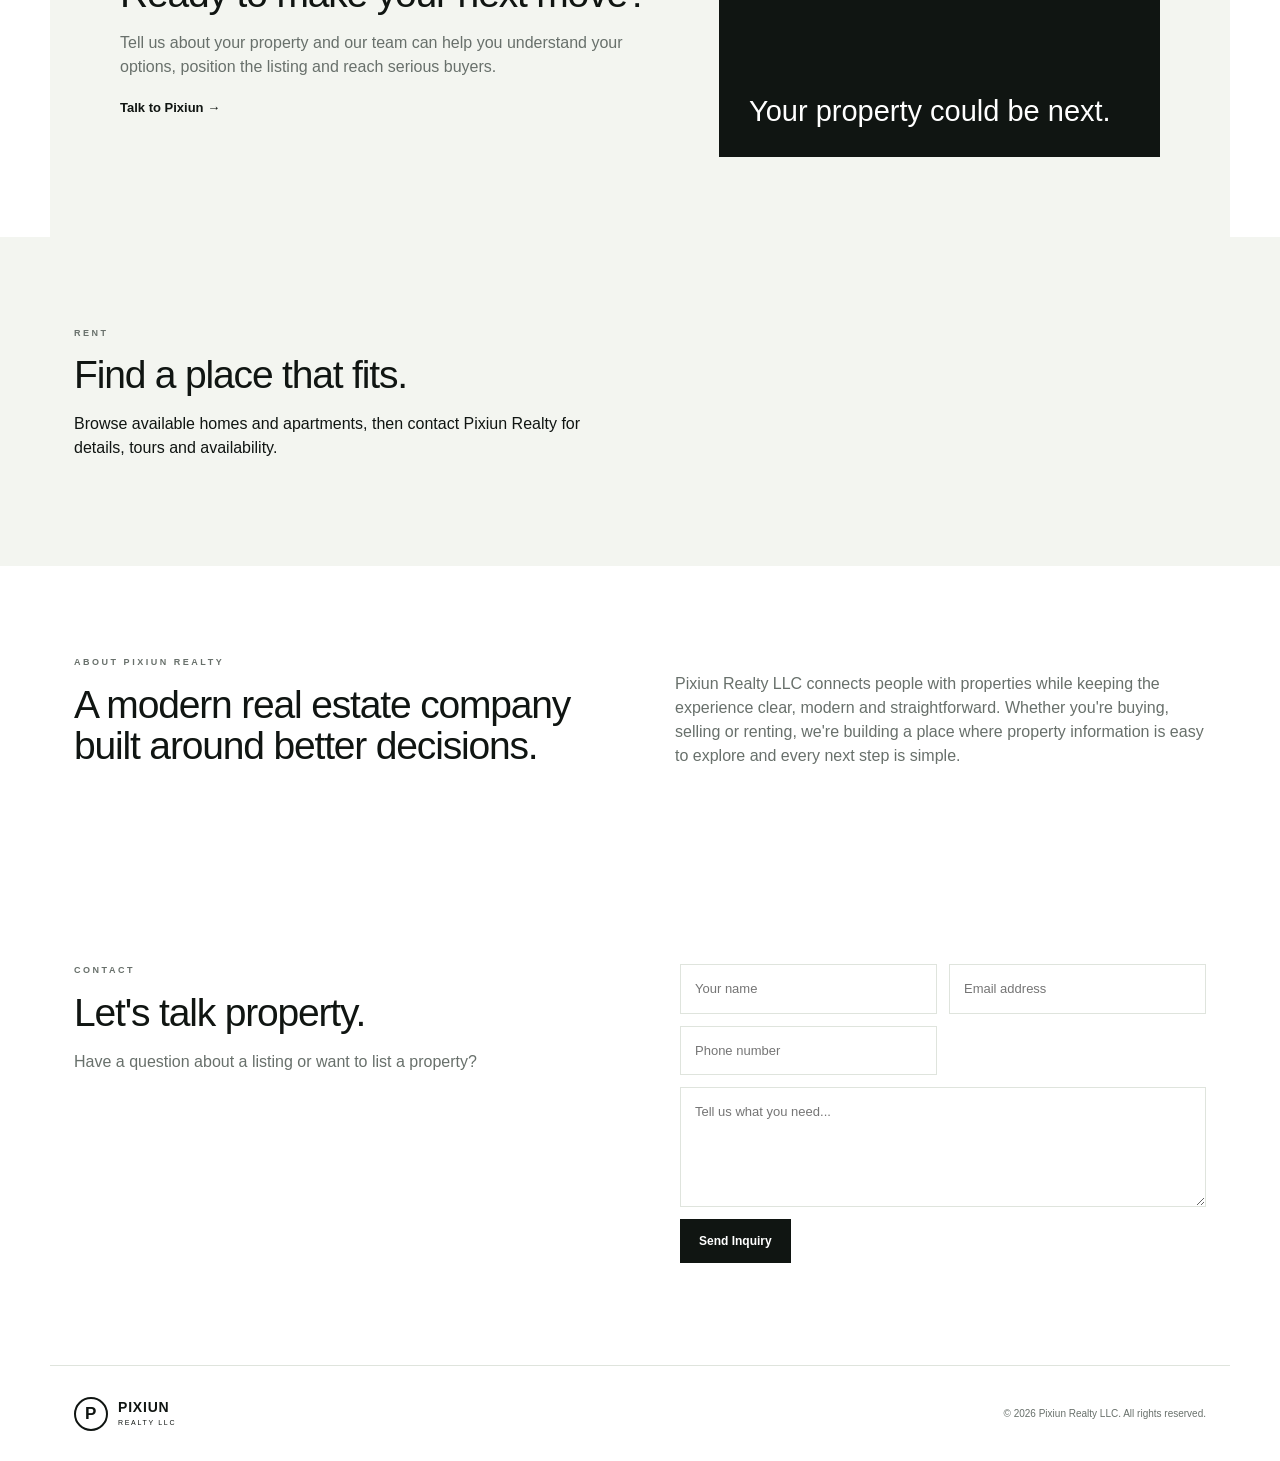
==== commit fee2162b: "Update index.html" ====
--- a/index.html
+++ b/index.html
@@ -1,10 +1,573 @@
-<!doctype html><html lang="en"><head><meta charset="utf-8"><meta name="viewport" content="width=device-width,initial-scale=1"><title>Pixiun Realty LLC | Find Your Place. Build Your Future.</title><meta name="description" content="Pixiun Realty LLC — homes, apartments and properties for sale and rent across the United States."><link rel="stylesheet" href="style.css"></head><body>
-<header class="site-header"><a class="brand" href="#home"><span class="brand-mark">P</span><span><strong>PIXIUN</strong><small>REALTY LLC</small></span></a><nav><a href="#home">Home</a><a href="#properties">Buy</a><a href="#sell">Sell</a><a href="#rent">Rent</a><a href="#about">About</a><a class="nav-cta" href="#contact">Contact</a></nav><button class="menu-btn">☰</button></header>
-<main><section id="home" class="hero"><div class="hero-copy"><p class="eyebrow">PIXIUN REALTY LLC</p><h1>Find your place.<br><em>Build your future.</em></h1><p class="hero-text">Discover homes, apartments and properties from a modern real estate company helping people make confident property decisions.</p><a class="primary" href="#properties">Explore Properties</a></div><div class="hero-card"><div class="hero-image"></div><div class="hero-card-info"><div><b>Featured Home</b><span>Houston, Texas</span></div><strong>$425,000</strong></div></div></section>
-<section class="search-panel"><label>Location<input id="searchLocation" placeholder="City, State or ZIP"></label><label>Property Type<select id="searchType"><option value="">Any type</option><option>House</option><option>Apartment</option><option>Condo</option><option>Townhouse</option><option>Land</option></select></label><label>Price<select id="searchPrice"><option value="">Any price</option><option value="250000">$250k or less</option><option value="500000">$500k or less</option><option value="1000000">$1M or less</option></select></label><button class="primary" id="searchBtn">Search</button></section>
-<section id="properties" class="section"><div class="section-head"><div><p class="eyebrow">OUR LISTINGS</p><h2>Properties worth seeing.</h2></div><span id="listingCount" class="muted"></span></div><div id="propertyGrid" class="property-grid"><div class="loading">Loading properties...</div></div><div id="emptyState" class="empty hidden">No properties match your search yet.</div></section>
-<section id="sell" class="split-section"><div><p class="eyebrow">SELL WITH PIXIUN</p><h2>Ready to make your next move?</h2><p>Tell us about your property and our team can help you understand your options, position the listing and reach serious buyers.</p><a class="text-link" href="#contact">Talk to Pixiun →</a></div><div class="dark-box"><span>SELL</span><strong>Your property could be next.</strong></div></section>
-<section id="rent" class="section light"><p class="eyebrow">RENT</p><h2>Find a place that fits.</h2><p class="wide-copy">Browse available homes and apartments, then contact Pixiun Realty for details, tours and availability.</p></section>
-<section id="about" class="section about"><div><p class="eyebrow">ABOUT PIXIUN REALTY</p><h2>A modern real estate company built around better decisions.</h2></div><p>Pixiun Realty LLC connects people with properties while keeping the experience clear, modern and straightforward. Whether you're buying, selling or renting, we're building a place where property information is easy to explore and every next step is simple.</p></section>
-<section id="contact" class="contact"><div><p class="eyebrow">CONTACT</p><h2>Let's talk property.</h2><p>Have a question about a listing or want to list a property?</p></div><form id="contactForm"><input name="name" placeholder="Your name" required><input name="email" type="email" placeholder="Email address" required><input name="phone" placeholder="Phone number"><textarea name="message" placeholder="Tell us what you need..." required></textarea><button class="primary" type="submit">Send Inquiry</button><p id="formMessage" class="form-message"></p></form></section></main>
-<footer><div class="brand footer-brand"><span class="brand-mark">P</span><span><strong>PIXIUN</strong><small>REALTY LLC</small></span></div><p>© 2026 Pixiun Realty LLC. All rights reserved.</p></footer><script src="script.js"></script></body></html>
+<!doctype html>
+<html lang="en">
+
+<head>
+
+  <meta charset="utf-8">
+
+  <meta
+    name="viewport"
+    content="width=device-width,initial-scale=1"
+  >
+
+  <title>
+    Pixiun Realty LLC | Find Your Place. Build Your Future.
+  </title>
+
+  <meta
+    name="description"
+    content="Pixiun Realty LLC — homes, apartments and properties for sale and rent across the United States."
+  >
+
+  <link
+    rel="stylesheet"
+    href="style.css"
+  >
+
+</head>
+
+
+<body>
+
+
+<header class="site-header">
+
+  <a
+    class="brand"
+    href="#home"
+  >
+
+    <span class="brand-mark">
+      P
+    </span>
+
+    <span>
+      <strong>PIXIUN</strong>
+      <small>REALTY LLC</small>
+    </span>
+
+  </a>
+
+
+  <nav>
+
+    <a href="#home">
+      Home
+    </a>
+
+    <a href="#properties">
+      Buy
+    </a>
+
+    <a href="#sell">
+      Sell
+    </a>
+
+    <a href="#rent">
+      Rent
+    </a>
+
+    <a href="#about">
+      About
+    </a>
+
+    <a
+      class="nav-cta"
+      href="#contact"
+    >
+      Contact
+    </a>
+
+  </nav>
+
+
+  <button
+    class="menu-btn"
+    type="button"
+    aria-label="Open menu"
+  >
+    ☰
+  </button>
+
+</header>
+
+
+
+<main>
+
+
+<!-- =========================================
+     HERO
+========================================= -->
+
+<section
+  id="home"
+  class="hero"
+>
+
+  <div class="hero-copy">
+
+    <p class="eyebrow">
+      PIXIUN REALTY LLC
+    </p>
+
+    <h1>
+      Find your place.<br>
+      <em>Build your future.</em>
+    </h1>
+
+    <p class="hero-text">
+      Discover homes, apartments and properties from a modern real estate company helping people make confident property decisions.
+    </p>
+
+    <a
+      class="primary"
+      href="#properties"
+    >
+      Explore Properties
+    </a>
+
+  </div>
+
+
+  <div class="hero-card">
+
+    <div class="hero-image"></div>
+
+    <div class="hero-card-info">
+
+      <div>
+
+        <b>
+          Featured Home
+        </b>
+
+        <span>
+          Houston, Texas
+        </span>
+
+      </div>
+
+      <strong>
+        $425,000
+      </strong>
+
+    </div>
+
+  </div>
+
+</section>
+
+
+
+<!-- =========================================
+     SEARCH
+========================================= -->
+
+<section class="search-panel">
+
+  <label>
+
+    Location
+
+    <input
+      id="searchLocation"
+      placeholder="City, State or ZIP"
+    >
+
+  </label>
+
+
+  <label>
+
+    Property Type
+
+    <select id="searchType">
+
+      <option value="">
+        Any type
+      </option>
+
+      <option>
+        House
+      </option>
+
+      <option>
+        Apartment
+      </option>
+
+      <option>
+        Condo
+      </option>
+
+      <option>
+        Townhouse
+      </option>
+
+      <option>
+        Land
+      </option>
+
+    </select>
+
+  </label>
+
+
+  <label>
+
+    Price
+
+    <select id="searchPrice">
+
+      <option value="">
+        Any price
+      </option>
+
+      <option value="250000">
+        $250k or less
+      </option>
+
+      <option value="500000">
+        $500k or less
+      </option>
+
+      <option value="1000000">
+        $1M or less
+      </option>
+
+    </select>
+
+  </label>
+
+
+  <button
+    class="primary"
+    id="searchBtn"
+    type="button"
+  >
+    Search
+  </button>
+
+</section>
+
+
+
+<!-- =========================================
+     FEATURED PROPERTIES
+========================================= -->
+
+<section
+  id="featured"
+  class="section featured-section"
+>
+
+  <div class="section-head">
+
+    <div>
+
+      <p class="eyebrow">
+        FEATURED PROPERTIES
+      </p>
+
+      <h2>
+        Take a closer look.
+      </h2>
+
+    </div>
+
+    <a
+      class="text-link"
+      href="#properties"
+    >
+      View all properties →
+    </a>
+
+  </div>
+
+
+  <div
+    id="featuredGrid"
+    class="property-grid featured-grid"
+  >
+
+    <div class="loading">
+      Loading featured properties...
+    </div>
+
+  </div>
+
+</section>
+
+
+
+<!-- =========================================
+     ALL LISTINGS
+========================================= -->
+
+<section
+  id="properties"
+  class="section"
+>
+
+  <div class="section-head">
+
+    <div>
+
+      <p class="eyebrow">
+        OUR LISTINGS
+      </p>
+
+      <h2>
+        Properties worth seeing.
+      </h2>
+
+    </div>
+
+    <span
+      id="listingCount"
+      class="muted"
+    ></span>
+
+  </div>
+
+
+  <div
+    id="propertyGrid"
+    class="property-grid"
+  >
+
+    <div class="loading">
+      Loading properties...
+    </div>
+
+  </div>
+
+
+  <div
+    id="emptyState"
+    class="empty hidden"
+  >
+    No properties match your search yet.
+  </div>
+
+</section>
+
+
+
+<!-- =========================================
+     SELL
+========================================= -->
+
+<section
+  id="sell"
+  class="split-section"
+>
+
+  <div>
+
+    <p class="eyebrow">
+      SELL WITH PIXIUN
+    </p>
+
+    <h2>
+      Ready to make your next move?
+    </h2>
+
+    <p>
+      Tell us about your property and our team can help you understand your options, position the listing and reach serious buyers.
+    </p>
+
+    <a
+      class="text-link"
+      href="#contact"
+    >
+      Talk to Pixiun →
+    </a>
+
+  </div>
+
+
+  <div class="dark-box">
+
+    <span>
+      SELL
+    </span>
+
+    <strong>
+      Your property could be next.
+    </strong>
+
+  </div>
+
+</section>
+
+
+
+<!-- =========================================
+     RENT
+========================================= -->
+
+<section
+  id="rent"
+  class="section light"
+>
+
+  <p class="eyebrow">
+    RENT
+  </p>
+
+  <h2>
+    Find a place that fits.
+  </h2>
+
+  <p class="wide-copy">
+    Browse available homes and apartments, then contact Pixiun Realty for details, tours and availability.
+  </p>
+
+</section>
+
+
+
+<!-- =========================================
+     ABOUT
+========================================= -->
+
+<section
+  id="about"
+  class="section about"
+>
+
+  <div>
+
+    <p class="eyebrow">
+      ABOUT PIXIUN REALTY
+    </p>
+
+    <h2>
+      A modern real estate company built around better decisions.
+    </h2>
+
+  </div>
+
+
+  <p>
+    Pixiun Realty LLC connects people with properties while keeping the experience clear, modern and straightforward. Whether you're buying, selling or renting, we're building a place where property information is easy to explore and every next step is simple.
+  </p>
+
+</section>
+
+
+
+<!-- =========================================
+     CONTACT
+========================================= -->
+
+<section
+  id="contact"
+  class="contact"
+>
+
+  <div>
+
+    <p class="eyebrow">
+      CONTACT
+    </p>
+
+    <h2>
+      Let's talk property.
+    </h2>
+
+    <p>
+      Have a question about a listing or want to list a property?
+    </p>
+
+  </div>
+
+
+  <form id="contactForm">
+
+    <input
+      name="name"
+      placeholder="Your name"
+      required
+    >
+
+    <input
+      name="email"
+      type="email"
+      placeholder="Email address"
+      required
+    >
+
+    <input
+      name="phone"
+      placeholder="Phone number"
+    >
+
+    <textarea
+      name="message"
+      placeholder="Tell us what you need..."
+      required
+    ></textarea>
+
+    <button
+      class="primary"
+      type="submit"
+    >
+      Send Inquiry
+    </button>
+
+    <p
+      id="formMessage"
+      class="form-message"
+    ></p>
+
+  </form>
+
+</section>
+
+
+</main>
+
+
+
+<!-- =========================================
+     FOOTER
+========================================= -->
+
+<footer>
+
+  <div class="brand footer-brand">
+
+    <span class="brand-mark">
+      P
+    </span>
+
+    <span>
+
+      <strong>
+        PIXIUN
+      </strong>
+
+      <small>
+        REALTY LLC
+      </small>
+
+    </span>
+
+  </div>
+
+
+  <p>
+    © 2026 Pixiun Realty LLC. All rights reserved.
+  </p>
+
+</footer>
+
+
+
+<script src="script.js"></script>
+
+</body>
+
+</html>
--- a/style.css
+++ b/style.css
@@ -1 +1,1463 @@
-:root{--ink:#101512;--muted:#68706b;--paper:#f3f5f0;--line:#dfe4dd;--dark:#101512;--white:#fff;--max:1180px}*{box-sizing:border-box}html{scroll-behavior:smooth}body{margin:0;font-family:Inter,-apple-system,BlinkMacSystemFont,"Segoe UI",sans-serif;color:var(--ink);background:#fff;line-height:1.5}a{text-decoration:none;color:inherit}.site-header{height:76px;display:flex;align-items:center;justify-content:space-between;max-width:var(--max);margin:auto;padding:0 24px;background:#fff}.brand{display:flex;align-items:center;gap:10px;letter-spacing:.08em}.brand-mark{width:34px;height:34px;border:2px solid var(--ink);border-radius:50%;display:grid;place-items:center;font-weight:800;font-size:17px}.brand strong{display:block;font-size:14px;line-height:1}.brand small{display:block;font-size:7px;letter-spacing:.24em;margin-top:4px}.site-header nav{display:flex;gap:25px;align-items:center;font-size:12px}.site-header nav a{color:#4c554f}.site-header .nav-cta{background:var(--dark);color:#fff;padding:11px 16px;border-radius:2px}.menu-btn{display:none;border:0;background:none;font-size:24px}.hero{max-width:var(--max);margin:auto;background:var(--paper);min-height:470px;padding:72px 70px;display:grid;grid-template-columns:1fr 1fr;gap:60px;align-items:center}.eyebrow{font-size:9px;letter-spacing:.28em;font-weight:800;color:#68706b;margin:0 0 15px}.hero h1{font-size:58px;line-height:.98;letter-spacing:-.04em;font-weight:500;margin:0 0 22px}.hero h1 em{font-weight:400}.hero-text{max-width:480px;color:#68706b;font-size:14px}.primary{display:inline-block;background:var(--dark);color:#fff;border:0;padding:13px 19px;font-weight:700;font-size:12px;cursor:pointer}.hero-card{background:#fff;box-shadow:0 15px 35px #00000010}.hero-image{height:270px;background:linear-gradient(135deg,#aeb2b0,#e0e1de 55%,#858986);position:relative}.hero-image:after{content:"";position:absolute;inset:25px 25px 0;background:linear-gradient(150deg,transparent 0 38%,#f4f4f1 39% 42%,transparent 43%),linear-gradient(165deg,#c7cbc7 0 50%,#979c98 51%)}.hero-card-info{padding:15px;display:flex;justify-content:space-between;font-size:12px}.hero-card-info span{display:block;color:#7a817d;font-size:10px;margin-top:3px}.search-panel{max-width:1040px;margin:-2px auto 0;background:#fff;box-shadow:0 8px 25px #0000000e;display:grid;grid-template-columns:1.3fr 1fr 1fr auto;gap:0;padding:13px}.search-panel label{font-size:8px;color:#68706b;font-weight:700;padding:0 13px}.search-panel input,.search-panel select{display:block;width:100%;border:1px solid var(--line);padding:12px 9px;margin-top:4px;background:#fff;color:var(--ink);font-size:12px}.search-panel button{align-self:end;height:39px;margin-left:8px}.section{max-width:var(--max);margin:auto;padding:90px 24px}.section-head{display:flex;align-items:end;justify-content:space-between;margin-bottom:28px}.section h2,.split-section h2,.about h2,.contact h2{font-size:39px;line-height:1.05;letter-spacing:-.03em;font-weight:500;margin:0}.muted{font-size:11px;color:var(--muted)}.property-grid{display:grid;grid-template-columns:repeat(3,1fr);gap:20px}.property{border:1px solid var(--line);background:#fff;overflow:hidden}.property-img{height:210px;background:linear-gradient(135deg,#b8bbb9,#e3e4e1 60%,#969a97);background-size:cover;background-position:center}.property-body{padding:17px}.property-top{display:flex;justify-content:space-between;gap:10px}.property-title{font-size:17px;font-weight:650}.price{font-weight:800}.property-location{color:var(--muted);font-size:11px;margin:4px 0 13px}.stats{display:flex;gap:14px;border-top:1px solid var(--line);padding-top:12px;font-size:11px;color:#4f5752}.status{display:inline-block;font-size:8px;text-transform:uppercase;letter-spacing:.13em;background:#eef1ed;padding:5px 7px;margin-bottom:10px}.loading,.empty{padding:45px;text-align:center;color:var(--muted);grid-column:1/-1;border:1px dashed var(--line)}.hidden{display:none}.split-section{max-width:var(--max);margin:auto;background:var(--paper);padding:80px 70px;display:grid;grid-template-columns:1.1fr .9fr;gap:60px;align-items:center}.split-section p,.about p,.contact p{color:var(--muted);max-width:600px}.text-link{font-weight:800;font-size:13px}.dark-box{min-height:250px;background:var(--dark);color:#fff;padding:30px;display:flex;flex-direction:column;justify-content:flex-end}.dark-box span{font-size:9px;letter-spacing:.3em;color:#9ba29d;margin-bottom:auto}.dark-box strong{font-size:29px;line-height:1.05;font-weight:500}.light{background:var(--paper);max-width:none;padding-left:max(24px,calc((100% - var(--max))/2 + 24px));padding-right:max(24px,calc((100% - var(--max))/2 + 24px))}.wide-copy{max-width:560px}.about{display:grid;grid-template-columns:1fr 1fr;gap:70px}.contact{max-width:var(--max);margin:auto;padding:90px 24px;display:grid;grid-template-columns:1fr 1fr;gap:80px}.contact form{display:grid;grid-template-columns:1fr 1fr;gap:12px}.contact input,.contact textarea{width:100%;padding:14px;border:1px solid var(--line);font:inherit;font-size:13px}.contact textarea{grid-column:1/-1;min-height:120px;resize:vertical}.contact button{justify-self:start}.form-message{font-size:11px!important;margin:0!important;grid-column:1/-1}footer{border-top:1px solid var(--line);max-width:var(--max);margin:auto;padding:30px 24px;display:flex;justify-content:space-between;align-items:center;color:var(--muted);font-size:10px}.footer-brand{color:var(--ink)}@media(max-width:800px){.site-header{height:65px}.site-header nav{display:none}.menu-btn{display:block}.hero{padding:50px 25px;grid-template-columns:1fr;gap:35px}.hero h1{font-size:46px}.hero-card{max-width:520px}.search-panel{margin:0 15px;grid-template-columns:1fr 1fr;gap:10px}.search-panel button{margin:0}.property-grid{grid-template-columns:1fr}.section{padding:65px 20px}.split-section,.contact,.about{grid-template-columns:1fr;padding:60px 25px;gap:35px}.contact form{grid-template-columns:1fr}footer{display:block}.footer-brand{margin-bottom:20px}}
+:root {
+  --ink: #101512;
+  --muted: #68706b;
+  --paper: #f3f5f0;
+  --line: #dfe4dd;
+  --dark: #101512;
+  --white: #ffffff;
+  --max: 1180px;
+}
+
+* {
+  box-sizing: border-box;
+}
+
+html {
+  scroll-behavior: smooth;
+}
+
+body {
+  margin: 0;
+  font-family: Inter, -apple-system, BlinkMacSystemFont, "Segoe UI", sans-serif;
+  color: var(--ink);
+  background: #fff;
+  line-height: 1.5;
+}
+
+a {
+  text-decoration: none;
+  color: inherit;
+}
+
+button,
+input,
+textarea,
+select {
+  font: inherit;
+}
+
+
+/* =========================
+   HEADER
+========================= */
+
+.site-header {
+  height: 76px;
+  display: flex;
+  align-items: center;
+  justify-content: space-between;
+  max-width: var(--max);
+  margin: auto;
+  padding: 0 24px;
+  background: #fff;
+}
+
+.brand {
+  display: flex;
+  align-items: center;
+  gap: 10px;
+  letter-spacing: .08em;
+}
+
+.brand-mark {
+  width: 34px;
+  height: 34px;
+  border: 2px solid var(--ink);
+  border-radius: 50%;
+  display: grid;
+  place-items: center;
+  font-weight: 800;
+  font-size: 17px;
+}
+
+.brand strong {
+  display: block;
+  font-size: 14px;
+  line-height: 1;
+}
+
+.brand small {
+  display: block;
+  font-size: 7px;
+  letter-spacing: .24em;
+  margin-top: 4px;
+}
+
+.site-header nav {
+  display: flex;
+  gap: 25px;
+  align-items: center;
+  font-size: 12px;
+}
+
+.site-header nav a {
+  color: #4c554f;
+  transition: color .2s ease;
+}
+
+.site-header nav a:hover {
+  color: var(--ink);
+}
+
+.site-header .nav-cta {
+  background: var(--dark);
+  color: #fff;
+  padding: 11px 16px;
+  border-radius: 2px;
+}
+
+.menu-btn {
+  display: none;
+  border: 0;
+  background: none;
+  font-size: 24px;
+  cursor: pointer;
+}
+
+
+/* =========================
+   HERO
+========================= */
+
+.hero {
+  max-width: var(--max);
+  margin: auto;
+  background: var(--paper);
+  min-height: 470px;
+  padding: 72px 70px;
+  display: grid;
+  grid-template-columns: 1fr 1fr;
+  gap: 60px;
+  align-items: center;
+}
+
+.eyebrow {
+  font-size: 9px;
+  letter-spacing: .28em;
+  font-weight: 800;
+  color: var(--muted);
+  margin: 0 0 15px;
+}
+
+.hero h1 {
+  font-size: 58px;
+  line-height: .98;
+  letter-spacing: -.04em;
+  font-weight: 500;
+  margin: 0 0 22px;
+}
+
+.hero h1 em {
+  font-weight: 400;
+}
+
+.hero-text {
+  max-width: 480px;
+  color: var(--muted);
+  font-size: 14px;
+}
+
+.primary {
+  display: inline-block;
+  background: var(--dark);
+  color: #fff;
+  border: 0;
+  padding: 13px 19px;
+  font-weight: 700;
+  font-size: 12px;
+  cursor: pointer;
+  transition: transform .2s ease, opacity .2s ease;
+}
+
+.primary:hover {
+  transform: translateY(-2px);
+  opacity: .9;
+}
+
+.hero-card {
+  background: #fff;
+  box-shadow: 0 15px 35px #00000010;
+  overflow: hidden;
+}
+
+.hero-image {
+  height: 270px;
+  background:
+    linear-gradient(
+      135deg,
+      #aeb2b0,
+      #e0e1de 55%,
+      #858986
+    );
+  position: relative;
+}
+
+.hero-image:after {
+  content: "";
+  position: absolute;
+  inset: 25px 25px 0;
+  background:
+    linear-gradient(
+      150deg,
+      transparent 0 38%,
+      #f4f4f1 39% 42%,
+      transparent 43%
+    ),
+    linear-gradient(
+      165deg,
+      #c7cbc7 0 50%,
+      #979c98 51%
+    );
+}
+
+.hero-card-info {
+  padding: 15px;
+  display: flex;
+  justify-content: space-between;
+  font-size: 12px;
+}
+
+.hero-card-info span {
+  display: block;
+  color: #7a817d;
+  font-size: 10px;
+  margin-top: 3px;
+}
+
+
+/* =========================
+   SEARCH
+========================= */
+
+.search-panel {
+  max-width: 1040px;
+  margin: -2px auto 0;
+  background: #fff;
+  box-shadow: 0 8px 25px #0000000e;
+  display: grid;
+  grid-template-columns: 1.3fr 1fr 1fr auto;
+  gap: 0;
+  padding: 13px;
+  position: relative;
+  z-index: 5;
+}
+
+.search-panel label {
+  font-size: 8px;
+  color: var(--muted);
+  font-weight: 700;
+  padding: 0 13px;
+}
+
+.search-panel input,
+.search-panel select {
+  display: block;
+  width: 100%;
+  border: 1px solid var(--line);
+  padding: 12px 9px;
+  margin-top: 4px;
+  background: #fff;
+  color: var(--ink);
+  font-size: 12px;
+}
+
+.search-panel button {
+  align-self: end;
+  height: 39px;
+  margin-left: 8px;
+}
+
+
+/* =========================
+   SECTIONS
+========================= */
+
+.section {
+  max-width: var(--max);
+  margin: auto;
+  padding: 90px 24px;
+}
+
+.section-head {
+  display: flex;
+  align-items: end;
+  justify-content: space-between;
+  margin-bottom: 28px;
+}
+
+.section h2,
+.split-section h2,
+.about h2,
+.contact h2 {
+  font-size: 39px;
+  line-height: 1.05;
+  letter-spacing: -.03em;
+  font-weight: 500;
+  margin: 0;
+}
+
+.muted {
+  font-size: 11px;
+  color: var(--muted);
+}
+
+
+/* =========================
+   PROPERTY CARDS
+========================= */
+
+.property-grid {
+  display: grid;
+  grid-template-columns: repeat(3, 1fr);
+  gap: 24px;
+}
+
+.property {
+  border: 1px solid var(--line);
+  background: #fff;
+  overflow: hidden;
+  transition:
+    transform .25s ease,
+    box-shadow .25s ease,
+    border-color .25s ease;
+}
+
+.property:hover {
+  transform: translateY(-5px);
+  box-shadow: 0 18px 40px #00000012;
+  border-color: #cbd2ca;
+}
+
+
+/* =========================
+   PROPERTY CARD GALLERY
+========================= */
+
+.property .property-gallery {
+  width: 100%;
+  height: 245px;
+  margin: 0;
+  position: relative;
+  overflow: hidden;
+  background: var(--paper);
+}
+
+.property-gallery-image {
+  width: 100%;
+  height: 100%;
+  object-fit: cover;
+  display: block;
+  transition: transform .5s ease;
+}
+
+.property:hover .property-gallery-image {
+  transform: scale(1.045);
+}
+
+.property-img.image-error,
+.property-no-image {
+  display: grid;
+  place-items: center;
+  color: var(--muted);
+  font-size: 12px;
+  text-align: center;
+}
+
+.property-no-image {
+  height: 245px;
+  background:
+    linear-gradient(
+      145deg,
+      #eef1ed,
+      #f7f8f5
+    );
+}
+
+.no-photo-icon {
+  font-size: 30px;
+  margin-bottom: 4px;
+  opacity: .45;
+}
+
+
+/* =========================
+   PHOTO COUNT
+========================= */
+
+.property-photo-count {
+  position: absolute;
+  top: 14px;
+  right: 14px;
+  z-index: 2;
+  background: rgba(16, 21, 18, .82);
+  color: #fff;
+  padding: 6px 9px;
+  border-radius: 999px;
+  font-size: 9px;
+  letter-spacing: .04em;
+}
+
+
+/* =========================
+   PHOTO ARROWS
+========================= */
+
+.property-photo-arrow {
+  position: absolute;
+  top: 50%;
+  transform: translateY(-50%);
+  z-index: 3;
+  width: 34px;
+  height: 34px;
+  border: 0;
+  border-radius: 50%;
+  background: rgba(255, 255, 255, .92);
+  color: var(--ink);
+  display: grid;
+  place-items: center;
+  font-size: 25px;
+  line-height: 1;
+  cursor: pointer;
+  box-shadow: 0 4px 14px rgba(0, 0, 0, .15);
+  transition:
+    transform .2s ease,
+    background .2s ease;
+}
+
+.property-photo-arrow:hover {
+  background: #fff;
+}
+
+.property-photo-prev {
+  left: 12px;
+}
+
+.property-photo-next {
+  right: 12px;
+}
+
+.property-photo-prev:hover {
+  transform: translateY(-50%) translateX(-2px);
+}
+
+.property-photo-next:hover {
+  transform: translateY(-50%) translateX(2px);
+}
+
+
+/* =========================
+   PHOTO DOTS
+========================= */
+
+.property-photo-dots {
+  position: absolute;
+  left: 50%;
+  bottom: 12px;
+  transform: translateX(-50%);
+  display: flex;
+  gap: 5px;
+  z-index: 3;
+  padding: 5px 8px;
+  border-radius: 999px;
+  background: rgba(16, 21, 18, .48);
+}
+
+.property-photo-dot {
+  width: 6px;
+  height: 6px;
+  padding: 0;
+  border: 0;
+  border-radius: 50%;
+  background: rgba(255, 255, 255, .6);
+  cursor: pointer;
+  transition:
+    transform .2s ease,
+    background .2s ease;
+}
+
+.property-photo-dot.active {
+  background: #fff;
+  transform: scale(1.25);
+}
+
+
+/* =========================
+   PROPERTY CARD BODY
+========================= */
+
+.property-body {
+  padding: 19px;
+}
+
+.property-card-meta {
+  display: flex;
+  align-items: center;
+  justify-content: space-between;
+  gap: 10px;
+  margin-bottom: 12px;
+}
+
+.property .status {
+  display: inline-block;
+  margin: 0;
+  padding: 6px 8px;
+  background: #eef1ed;
+  color: #354039;
+  font-size: 8px;
+  font-weight: 800;
+  text-transform: uppercase;
+  letter-spacing: .13em;
+}
+
+.property-type {
+  color: var(--muted);
+  font-size: 9px;
+  text-transform: uppercase;
+  letter-spacing: .1em;
+  white-space: nowrap;
+}
+
+.property-top {
+  display: flex;
+  justify-content: space-between;
+  gap: 18px;
+  align-items: flex-start;
+}
+
+.property-title {
+  font-size: 18px;
+  font-weight: 650;
+  line-height: 1.2;
+  letter-spacing: -.015em;
+}
+
+.price {
+  font-weight: 800;
+  white-space: nowrap;
+  font-size: 16px;
+  letter-spacing: -.02em;
+}
+
+.property-location {
+  color: var(--muted);
+  font-size: 11px;
+  margin: 7px 0 17px;
+  display: flex;
+  align-items: center;
+  gap: 5px;
+}
+
+.property-location span {
+  font-size: 15px;
+  color: var(--ink);
+}
+
+.stats {
+  display: flex;
+  flex-wrap: wrap;
+  gap: 8px 13px;
+  border-top: 1px solid var(--line);
+  padding-top: 13px;
+  font-size: 10px;
+  color: #4f5752;
+}
+
+.stats span {
+  display: inline-flex;
+  align-items: center;
+  gap: 4px;
+}
+
+.stats strong {
+  font-size: 11px;
+  font-weight: 500;
+}
+
+.property-view {
+  margin-top: 17px;
+  min-height: 42px;
+  padding: 11px 13px;
+  border: 1px solid var(--ink);
+  display: flex;
+  align-items: center;
+  justify-content: space-between;
+  font-size: 11px;
+  font-weight: 800;
+  transition:
+    background .2s ease,
+    color .2s ease,
+    transform .2s ease;
+}
+
+.property-view:hover {
+  background: var(--dark);
+  color: #fff;
+  transform: translateY(-1px);
+}
+
+.loading,
+.empty {
+  padding: 45px;
+  text-align: center;
+  color: var(--muted);
+  grid-column: 1 / -1;
+  border: 1px dashed var(--line);
+}
+
+.hidden {
+  display: none !important;
+}
+
+
+/* =========================
+   SELL SECTION
+========================= */
+
+.split-section {
+  max-width: var(--max);
+  margin: auto;
+  background: var(--paper);
+  padding: 80px 70px;
+  display: grid;
+  grid-template-columns: 1.1fr .9fr;
+  gap: 60px;
+  align-items: center;
+}
+
+.split-section p,
+.about p,
+.contact p {
+  color: var(--muted);
+  max-width: 600px;
+}
+
+.text-link {
+  font-weight: 800;
+  font-size: 13px;
+}
+
+.dark-box {
+  min-height: 250px;
+  background: var(--dark);
+  color: #fff;
+  padding: 30px;
+  display: flex;
+  flex-direction: column;
+  justify-content: flex-end;
+}
+
+.dark-box span {
+  font-size: 9px;
+  letter-spacing: .3em;
+  color: #9ba29d;
+  margin-bottom: auto;
+}
+
+.dark-box strong {
+  font-size: 29px;
+  line-height: 1.05;
+  font-weight: 500;
+}
+
+
+/* =========================
+   RENT / ABOUT
+========================= */
+
+.light {
+  background: var(--paper);
+  max-width: none;
+  padding-left: max(
+    24px,
+    calc((100% - var(--max)) / 2 + 24px)
+  );
+  padding-right: max(
+    24px,
+    calc((100% - var(--max)) / 2 + 24px)
+  );
+}
+
+.wide-copy {
+  max-width: 560px;
+}
+
+.about {
+  display: grid;
+  grid-template-columns: 1fr 1fr;
+  gap: 70px;
+}
+
+
+/* =========================
+   CONTACT
+========================= */
+
+.contact {
+  max-width: var(--max);
+  margin: auto;
+  padding: 90px 24px;
+  display: grid;
+  grid-template-columns: 1fr 1fr;
+  gap: 80px;
+}
+
+.contact form {
+  display: grid;
+  grid-template-columns: 1fr 1fr;
+  gap: 12px;
+}
+
+.contact input,
+.contact textarea {
+  width: 100%;
+  padding: 14px;
+  border: 1px solid var(--line);
+  font: inherit;
+  font-size: 13px;
+}
+
+.contact textarea {
+  grid-column: 1 / -1;
+  min-height: 120px;
+  resize: vertical;
+}
+
+.contact button {
+  justify-self: start;
+}
+
+.form-message {
+  font-size: 11px !important;
+  margin: 0 !important;
+  grid-column: 1 / -1;
+}
+
+
+/* =========================
+   FOOTER
+========================= */
+
+footer {
+  border-top: 1px solid var(--line);
+  max-width: var(--max);
+  margin: auto;
+  padding: 30px 24px;
+  display: flex;
+  justify-content: space-between;
+  align-items: center;
+  color: var(--muted);
+  font-size: 10px;
+}
+
+.footer-brand {
+  color: var(--ink);
+}
+
+
+/* =========================
+   ADMIN
+========================= */
+
+.admin-wrap {
+  max-width: 980px;
+  margin: 0 auto;
+  padding: 72px 24px;
+}
+
+.admin-card {
+  background: #fff;
+  border: 1px solid #e5e5e5;
+  border-radius: 20px;
+  padding: 32px;
+  box-shadow: 0 16px 45px rgba(0,0,0,.06);
+}
+
+.admin-card h1 {
+  font-size: 42px;
+  margin: 8px 0 12px;
+}
+
+.admin-head {
+  display: flex;
+  justify-content: space-between;
+  gap: 20px;
+  align-items: flex-start;
+}
+
+.admin-form {
+  display: grid;
+  gap: 16px;
+  margin-top: 28px;
+}
+
+.admin-form input,
+.admin-form textarea,
+.admin-form select {
+  width: 100%;
+  padding: 14px 15px;
+  border: 1px solid #d9d9d9;
+  border-radius: 10px;
+  font: inherit;
+  background: #fff;
+}
+
+.admin-form textarea {
+  min-height: 140px;
+  resize: vertical;
+}
+
+.form-grid {
+  display: grid;
+  grid-template-columns: repeat(2, minmax(0, 1fr));
+  gap: 14px;
+}
+
+.upload-label {
+  display: grid;
+  gap: 8px;
+  font-weight: 600;
+}
+
+.upload-label input {
+  padding: 12px;
+  border: 1px dashed #bbb;
+  border-radius: 10px;
+}
+
+.secondary {
+  padding: 11px 16px;
+  border: 1px solid #ccc;
+  background: #fff;
+  border-radius: 999px;
+}
+
+.admin-listing {
+  display: flex;
+  justify-content: space-between;
+  gap: 20px;
+  padding: 16px 0;
+  border-bottom: 1px solid #eee;
+}
+
+.admin-listing span {
+  color: #666;
+}
+
+
+/* =========================
+   PROPERTY DETAILS
+========================= */
+
+.property-detail {
+  max-width: var(--max);
+  margin: auto;
+  padding: 55px 24px 90px;
+}
+
+.back-link {
+  display: inline-block;
+  margin-bottom: 25px;
+  font-size: 12px;
+  font-weight: 700;
+  color: var(--muted);
+}
+
+.back-link:hover {
+  color: var(--ink);
+}
+
+.property-detail .property-gallery {
+  width: 100%;
+  margin-bottom: 45px;
+  height: auto;
+  position: relative;
+  overflow: visible;
+  background: transparent;
+}
+
+.property-main-image {
+  display: block;
+  width: 100%;
+  height: 540px;
+  object-fit: cover;
+  background: var(--paper);
+}
+
+.property-thumbnails {
+  display: grid;
+  grid-template-columns: repeat(4, 1fr);
+  gap: 10px;
+  margin-top: 10px;
+}
+
+.property-thumbnail {
+  width: 100%;
+  height: 110px;
+  object-fit: cover;
+  cursor: pointer;
+  border: 2px solid transparent;
+  background: var(--paper);
+}
+
+.property-thumbnail:hover {
+  opacity: .85;
+}
+
+.property-thumbnail.active {
+  border-color: var(--ink);
+}
+
+.property-no-image {
+  width: 100%;
+  height: 540px;
+  background: var(--paper);
+  display: grid;
+  place-items: center;
+  color: var(--muted);
+  font-size: 13px;
+}
+
+.property-detail-grid {
+  display: grid;
+  grid-template-columns: 1.5fr .7fr;
+  gap: 70px;
+  align-items: start;
+}
+
+.property-detail-title {
+  font-size: 48px;
+  line-height: 1;
+  letter-spacing: -.04em;
+  font-weight: 500;
+  margin: 5px 0 10px;
+}
+
+.property-detail-location {
+  color: var(--muted);
+  font-size: 14px;
+  margin: 0 0 25px;
+}
+
+.property-detail-stats {
+  display: flex;
+  flex-wrap: wrap;
+  gap: 12px 22px;
+  border-top: 1px solid var(--line);
+  border-bottom: 1px solid var(--line);
+  padding: 18px 0;
+  font-size: 12px;
+  color: #4f5752;
+}
+
+.property-description {
+  margin-top: 45px;
+}
+
+.property-description h2 {
+  font-size: 30px;
+  line-height: 1.1;
+  font-weight: 500;
+  margin: 0 0 15px;
+}
+
+.property-description p:last-child {
+  max-width: 650px;
+  color: var(--muted);
+  font-size: 14px;
+}
+
+.property-contact-card {
+  background: var(--paper);
+  padding: 30px;
+  position: sticky;
+  top: 25px;
+}
+
+.property-detail-price {
+  font-size: 32px;
+  font-weight: 800;
+  margin-bottom: 12px;
+}
+
+.property-contact-card p {
+  color: var(--muted);
+  font-size: 13px;
+  margin-bottom: 20px;
+}
+
+.property-contact-card .primary {
+  width: 100%;
+  text-align: center;
+}
+
+.property-inquiry {
+  margin-top: 90px;
+  padding: 65px;
+  background: var(--paper);
+  display: grid;
+  grid-template-columns: 1fr 1fr;
+  gap: 70px;
+}
+
+.property-inquiry h2 {
+  font-size: 38px;
+  line-height: 1.05;
+  font-weight: 500;
+  margin: 0 0 15px;
+}
+
+.property-inquiry p {
+  color: var(--muted);
+  max-width: 500px;
+}
+
+.property-inquiry form {
+  display: grid;
+  gap: 12px;
+}
+
+.property-inquiry input,
+.property-inquiry textarea {
+  width: 100%;
+  padding: 14px;
+  border: 1px solid var(--line);
+  background: #fff;
+  font: inherit;
+  font-size: 13px;
+}
+
+.property-inquiry textarea {
+  min-height: 130px;
+  resize: vertical;
+}
+
+.property-inquiry button {
+  justify-self: start;
+}
+
+.property-loading,
+.property-error {
+  padding: 70px 20px;
+  text-align: center;
+  border: 1px dashed var(--line);
+  color: var(--muted);
+}
+
+
+/* =========================
+   MOBILE
+========================= */
+
+@media (max-width: 800px) {
+
+  .site-header {
+    height: 65px;
+  }
+
+  .site-header nav {
+    display: none;
+  }
+
+  .menu-btn {
+    display: block;
+  }
+
+  .hero {
+    padding: 50px 25px;
+    grid-template-columns: 1fr;
+    gap: 35px;
+  }
+
+  .hero h1 {
+    font-size: 46px;
+  }
+
+  .hero-card {
+    max-width: 520px;
+  }
+
+  .search-panel {
+    margin: 0 15px;
+    grid-template-columns: 1fr 1fr;
+    gap: 10px;
+  }
+
+  .search-panel button {
+    margin: 0;
+  }
+
+  .property-grid {
+    grid-template-columns: 1fr;
+    gap: 20px;
+  }
+
+  .property .property-gallery {
+    height: 255px;
+  }
+
+  .property-no-image {
+    height: 255px;
+  }
+
+  .section {
+    padding: 65px 20px;
+  }
+
+  .split-section,
+  .contact,
+  .about {
+    grid-template-columns: 1fr;
+    padding: 60px 25px;
+    gap: 35px;
+  }
+
+  .contact form {
+    grid-template-columns: 1fr;
+  }
+
+  .contact textarea {
+    grid-column: 1;
+  }
+
+  footer {
+    display: block;
+  }
+
+  .footer-brand {
+    margin-bottom: 20px;
+  }
+
+  .property-main-image,
+  .property-detail .property-no-image {
+    height: 350px;
+  }
+
+  .property-thumbnails {
+    grid-template-columns: repeat(3, 1fr);
+  }
+
+  .property-thumbnail {
+    height: 80px;
+  }
+
+  .property-detail-grid {
+    grid-template-columns: 1fr;
+    gap: 40px;
+  }
+
+  .property-detail-title {
+    font-size: 38px;
+  }
+
+  .property-contact-card {
+    position: static;
+  }
+
+  .property-inquiry {
+    margin-top: 60px;
+    padding: 40px 25px;
+    grid-template-columns: 1fr;
+    gap: 35px;
+  }
+
+  .property-inquiry h2 {
+    font-size: 32px;
+  }
+
+  .form-grid {
+    grid-template-columns: 1fr;
+  }
+
+  .admin-card h1 {
+    font-size: 32px;
+  }
+
+  .admin-head {
+    align-items: flex-start;
+  }
+
+  .admin-listing {
+    display: grid;
+  }
+
+}
+
+
+@media (max-width: 500px) {
+
+  .hero {
+    padding-left: 20px;
+    padding-right: 20px;
+  }
+
+  .hero h1 {
+    font-size: 41px;
+  }
+
+  .search-panel {
+    margin-left: 10px;
+    margin-right: 10px;
+    grid-template-columns: 1fr;
+  }
+
+  .search-panel label {
+    padding: 0;
+  }
+
+  .property .property-gallery {
+    height: 230px;
+  }
+
+  .property-no-image {
+    height: 230px;
+  }
+
+  .property-body {
+    padding: 17px;
+  }
+
+  .property-title {
+    font-size: 17px;
+  }
+
+  .price {
+    font-size: 15px;
+  }
+
+  .property-photo-arrow {
+    width: 32px;
+    height: 32px;
+  }
+
+  .property-photo-prev {
+    left: 9px;
+  }
+
+  .property-photo-next {
+    right: 9px;
+  }
+
+  .property-main-image,
+  .property-detail .property-no-image {
+    height: 280px;
+  }
+
+  .property-thumbnails {
+    grid-template-columns: repeat(2, 1fr);
+  }
+
+  .property-detail-title {
+    font-size: 32px;
+  }
+
+  .property-detail-price {
+    font-size: 27px;
+  }
+
+}
+/* =========================
+   PROPERTY DETAIL UPGRADE
+========================= */
+
+.property-detail-meta {
+  display: flex;
+  align-items: center;
+  gap: 12px;
+  margin-bottom: 14px;
+}
+
+.property-detail-meta .status {
+  margin: 0;
+}
+
+.property-detail-type {
+  font-size: 9px;
+  font-weight: 800;
+  letter-spacing: .14em;
+  color: var(--muted);
+}
+
+.property-detail-gallery-frame {
+  position: relative;
+  width: 100%;
+  overflow: hidden;
+  background: var(--paper);
+}
+
+.property-detail-gallery-frame .property-main-image {
+  width: 100%;
+  height: 540px;
+  display: block;
+  object-fit: cover;
+  transition: opacity .2s ease;
+}
+
+.property-detail-photo-count {
+  position: absolute;
+  top: 18px;
+  right: 18px;
+  z-index: 5;
+  background: rgba(16, 21, 18, .82);
+  color: #fff;
+  padding: 7px 11px;
+  border-radius: 999px;
+  font-size: 10px;
+  font-weight: 700;
+}
+
+.property-detail-gallery-frame .property-photo-arrow {
+  z-index: 5;
+}
+
+.property-thumbnails {
+  display: grid;
+  grid-template-columns: repeat(5, 1fr);
+  gap: 10px;
+  margin-top: 12px;
+}
+
+.property-thumbnail-button {
+  padding: 0;
+  border: 2px solid transparent;
+  background: var(--paper);
+  cursor: pointer;
+  height: 105px;
+  overflow: hidden;
+}
+
+.property-thumbnail-button.active {
+  border-color: var(--ink);
+}
+
+.property-thumbnail-button:hover {
+  opacity: .82;
+}
+
+.property-thumbnail-button .property-thumbnail {
+  width: 100%;
+  height: 100%;
+  display: block;
+  border: 0;
+  object-fit: cover;
+}
+
+.property-detail-grid {
+  margin-top: 10px;
+}
+
+.property-detail-location {
+  display: flex;
+  align-items: center;
+  gap: 7px;
+}
+
+.property-detail-location::before {
+  content: "⌖";
+  color: var(--ink);
+  font-size: 17px;
+}
+
+.property-detail-stats span {
+  display: inline-flex;
+  align-items: center;
+  gap: 5px;
+}
+
+.property-detail-stats strong {
+  font-weight: 700;
+  color: var(--ink);
+}
+
+.property-card-label {
+  font-size: 9px !important;
+  letter-spacing: .18em;
+  font-weight: 800;
+  color: var(--muted) !important;
+  margin: 0 0 5px !important;
+}
+
+.property-tour-button {
+  margin-top: 10px;
+  min-height: 45px;
+  padding: 12px 14px;
+  border: 1px solid var(--line);
+  display: flex;
+  align-items: center;
+  justify-content: space-between;
+  font-size: 11px;
+  font-weight: 800;
+  transition: background .2s ease, color .2s ease;
+}
+
+.property-tour-button:hover {
+  background: #fff;
+  border-color: var(--ink);
+}
+
+.inquiry-points {
+  display: grid;
+  gap: 8px;
+  margin-top: 25px;
+  font-size: 11px;
+  color: #4f5752;
+}
+
+.inquiry-points span {
+  display: block;
+}
+
+
+/* =========================
+   DETAIL MOBILE
+========================= */
+
+@media (max-width: 800px) {
+
+  .property-detail-meta {
+    margin-top: 5px;
+  }
+
+  .property-detail-gallery-frame .property-main-image {
+    height: 350px;
+  }
+
+  .property-detail-photo-count {
+    top: 12px;
+    right: 12px;
+  }
+
+  .property-thumbnails {
+    grid-template-columns: repeat(4, 1fr);
+    gap: 7px;
+  }
+
+  .property-thumbnail-button {
+    height: 75px;
+  }
+
+}
+
+
+@media (max-width: 500px) {
+
+  .property-detail-gallery-frame .property-main-image {
+    height: 280px;
+  }
+
+  .property-thumbnails {
+    grid-template-columns: repeat(3, 1fr);
+  }
+
+  .property-thumbnail-button {
+    height: 70px;
+  }
+
+  .property-detail-meta {
+    gap: 8px;
+  }
+
+  .property-detail-type {
+    font-size: 8px;
+  }
+
+}
